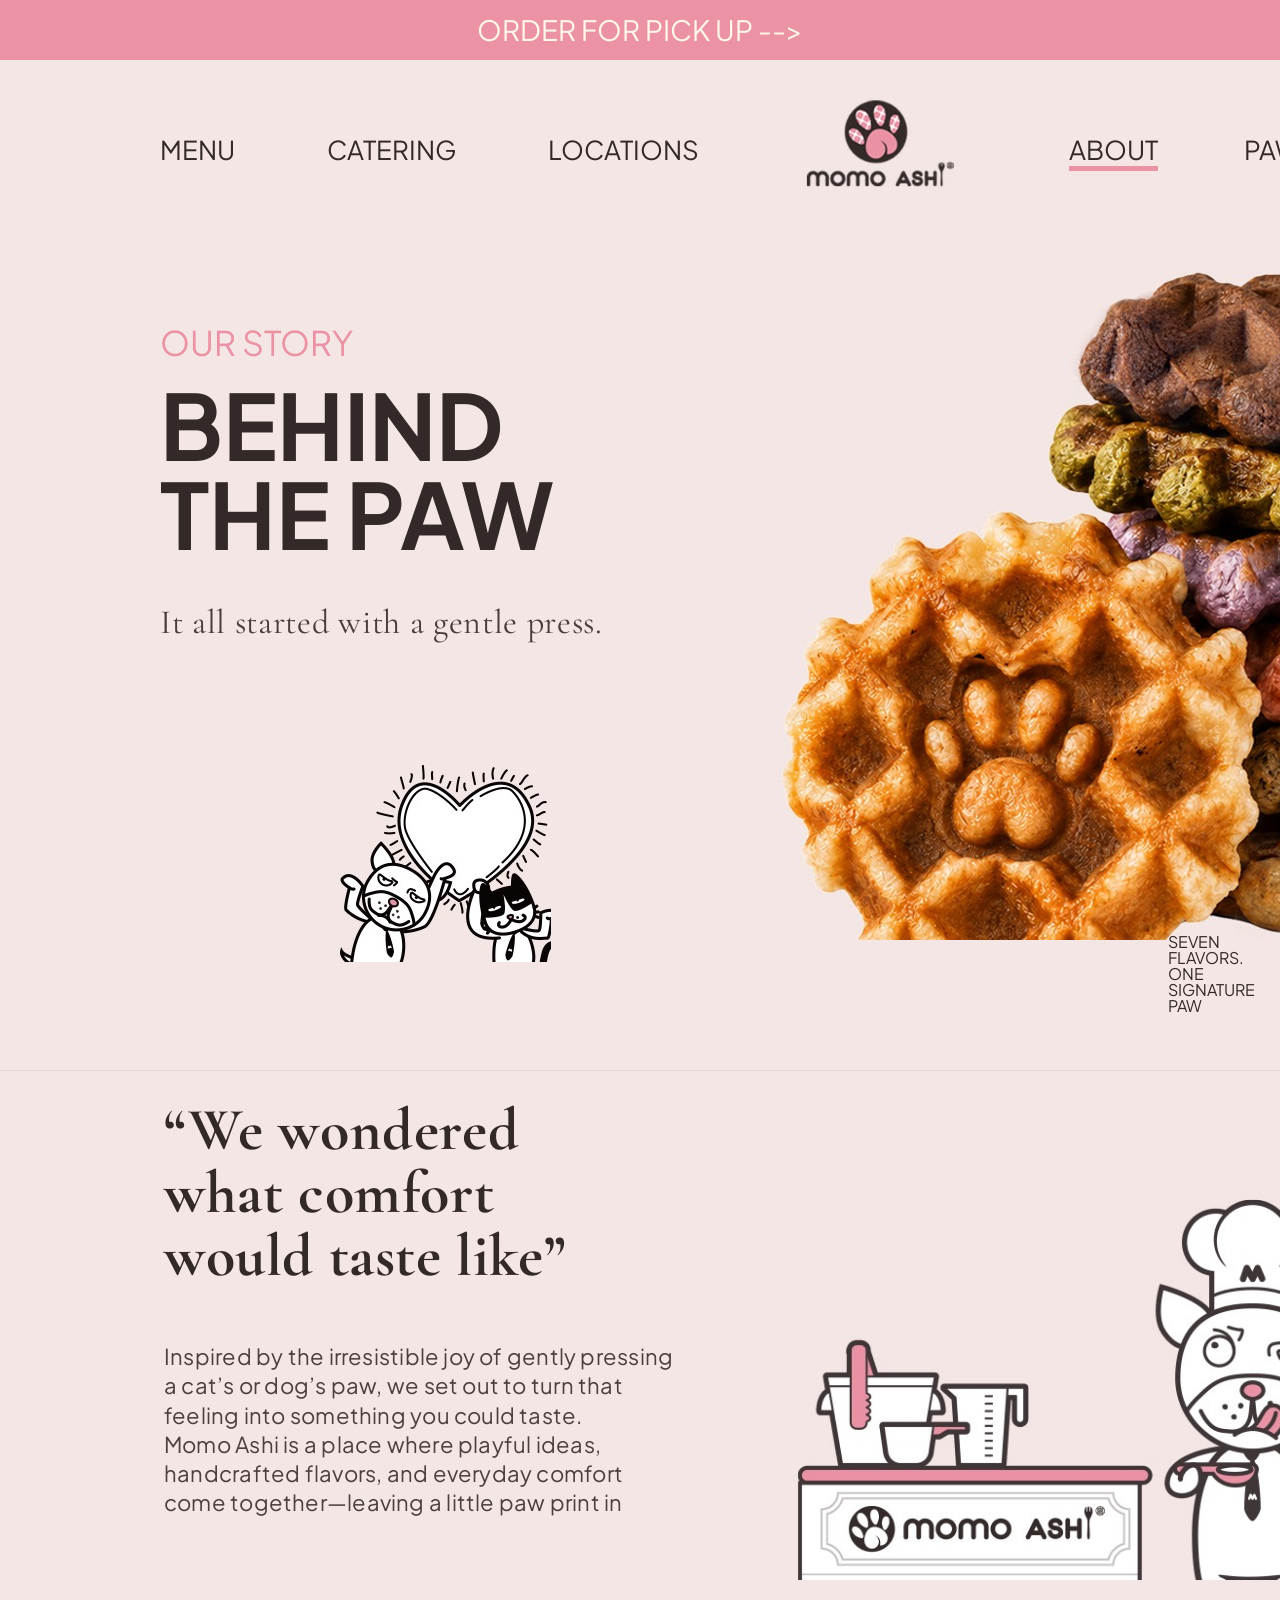
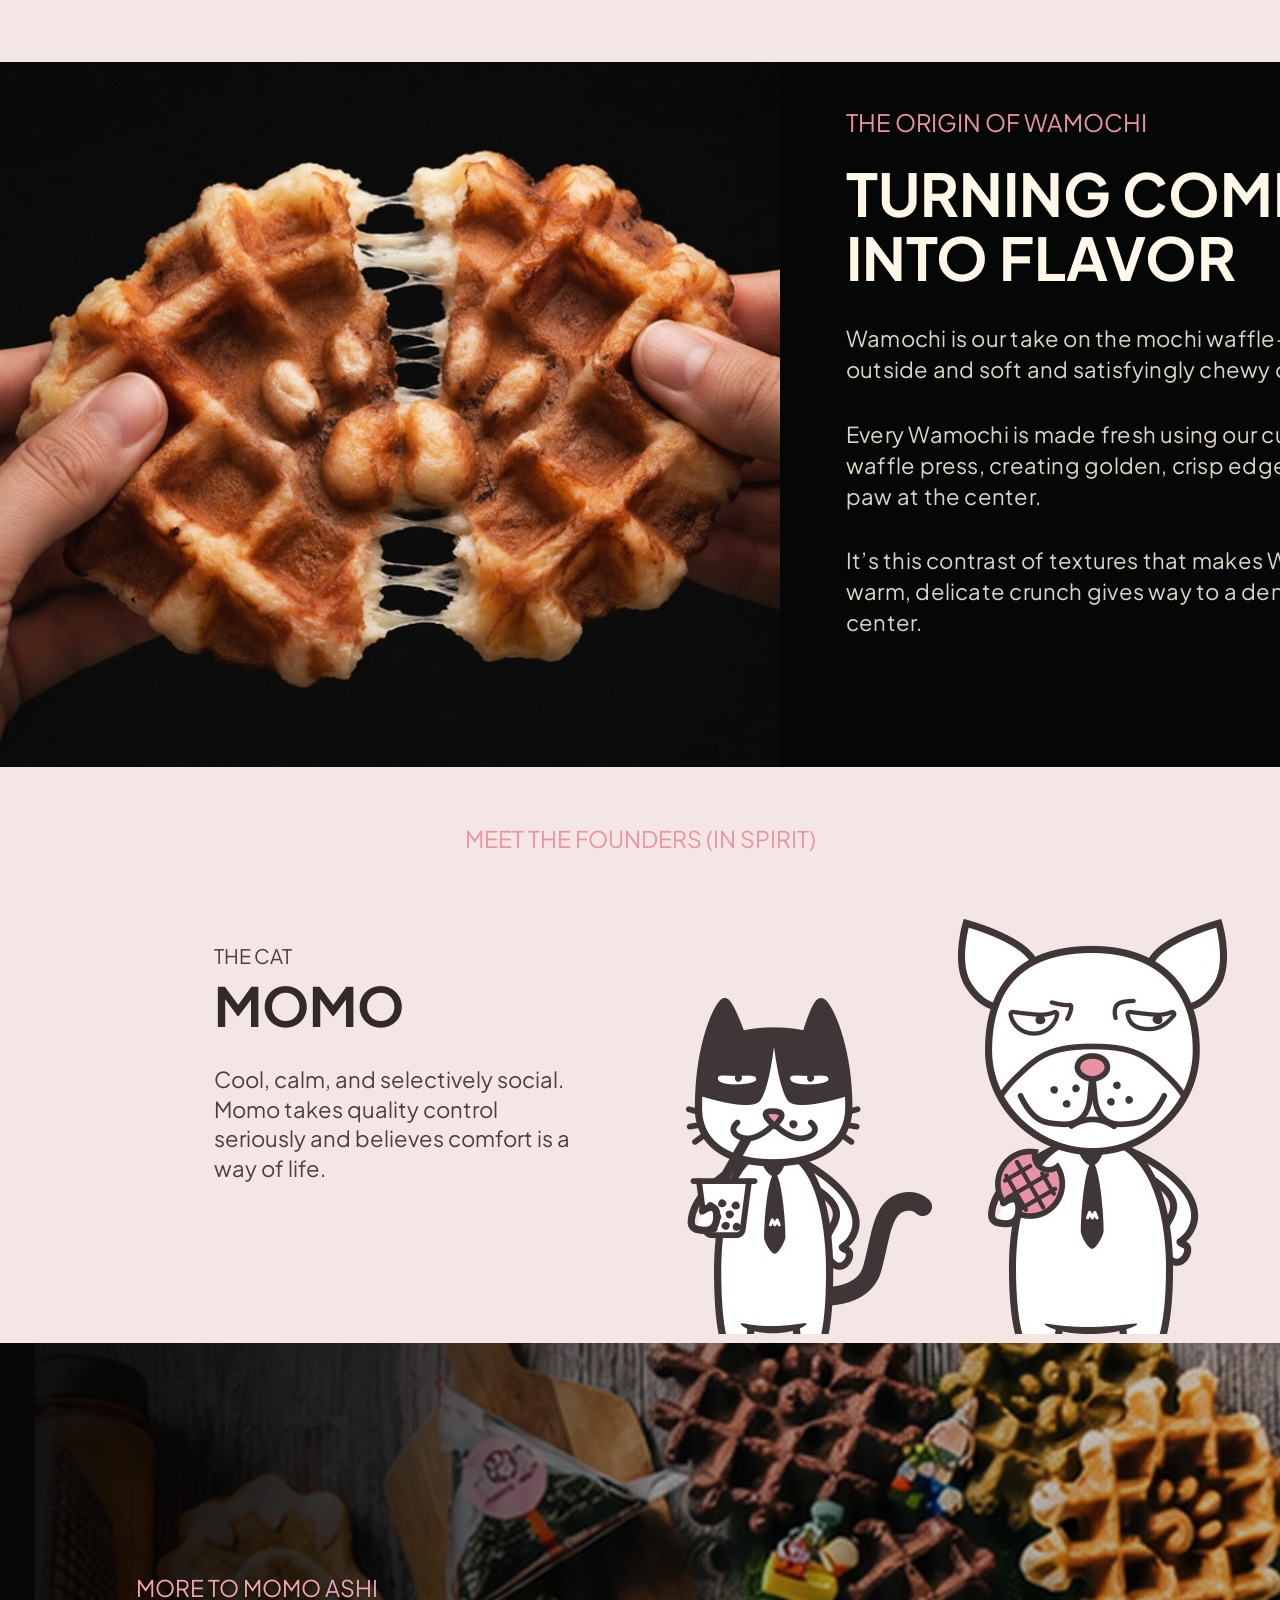
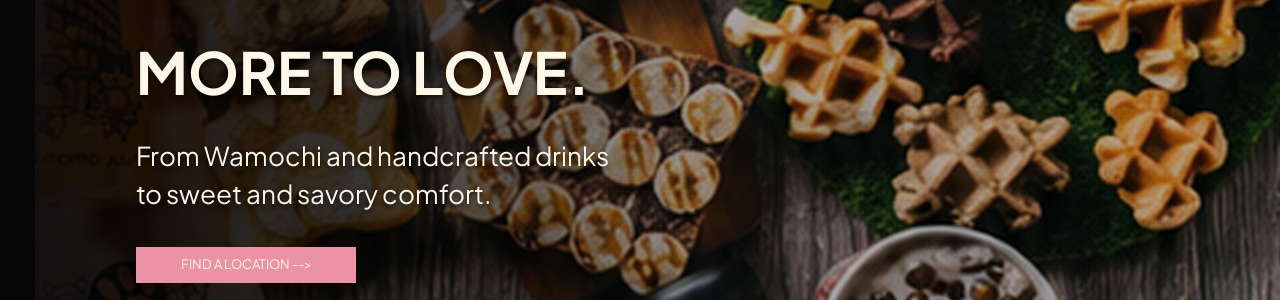
==== about.html @ 352f6489 "fix: rebuild about page" ====
<!DOCTYPE html>
<html lang="en">
<head>
  <meta charset="UTF-8" />
  <meta name="viewport" content="width=device-width, initial-scale=1.0" />
  <title>Momo Ashi | Behind the Paw</title>
  <link rel="icon" type="image/png" href="brand assets/momologo.png" />
  <link rel="preconnect" href="https://fonts.googleapis.com" />
  <link rel="preconnect" href="https://fonts.gstatic.com" crossorigin />
  <link href="https://fonts.googleapis.com/css2?family=Cormorant+Garamond:wght@500&family=Plus+Jakarta+Sans:wght@400;600;700;800&display=swap" rel="stylesheet" />
  <style>
    :root {
      --blush: #F3E6E4;
      --accent: #EB92A4;
      --ink: #332929;
      --cream: #FFF7E8;
      --black: #050606;
      --display: "Arial Black", "Plus Jakarta Sans", Impact, sans-serif;
      --body: "Plus Jakarta Sans", system-ui, sans-serif;
      --serif: "Cormorant Garamond", Georgia, serif;
    }

    * { box-sizing: border-box; }

    html {
      background: var(--blush);
      color: var(--ink);
      font-family: var(--body);
      scroll-behavior: smooth;
    }

    body {
      margin: 0;
      min-width: 320px;
      background: var(--blush);
    }

    img { display: block; max-width: 100%; }
    a { color: inherit; }

    .skip-link {
      position: fixed;
      left: 16px;
      top: 16px;
      z-index: 20;
      transform: translateY(-140%);
      background: var(--ink);
      color: var(--cream);
      padding: 10px 14px;
      border-radius: 4px;
      font-weight: 800;
    }

    .skip-link:focus { transform: translateY(0); }

    .about-page {
      width: min(100%, 1920px);
      margin: 0 auto;
      background: var(--blush);
      overflow: hidden;
    }

    .pickup-strip {
      height: 60px;
      display: grid;
      place-items: center;
      background: var(--accent);
      color: var(--cream);
      font-family: var(--display);
      font-size: 28px;
      line-height: 1;
      text-transform: uppercase;
      text-decoration: none;
    }

    .about-nav {
      height: 180px;
      display: grid;
      grid-template-columns: 1fr 260px 1fr;
      align-items: center;
      gap: 55px;
      padding: 0 160px;
      background: var(--blush);
    }

    .nav-list {
      display: flex;
      align-items: center;
      gap: 92px;
      margin: 0;
      padding: 0;
      list-style: none;
    }

    .nav-list:last-child {
      justify-content: flex-end;
      gap: 86px;
    }

    .nav-link {
      position: relative;
      display: inline-flex;
      padding: 10px 0;
      color: var(--ink);
      font-family: var(--display);
      font-size: 26px;
      line-height: 1;
      text-decoration: none;
      text-transform: uppercase;
      white-space: nowrap;
    }

    .nav-link::after {
      content: "";
      position: absolute;
      left: 0;
      right: 0;
      bottom: 2px;
      height: 5px;
      background: var(--accent);
      transform: scaleX(0);
      transform-origin: left;
      transition: transform 180ms ease;
    }

    .nav-link:hover::after,
    .nav-link:focus-visible::after,
    .nav-link.is-active::after {
      transform: scaleX(1);
    }

    .nav-logo {
      display: grid;
      place-items: center;
    }

    .nav-logo img {
      width: 260px;
      height: auto;
    }

    .about-section {
      position: relative;
      width: 100%;
    }

    .hero-section {
      height: 830px;
      background: var(--blush);
    }

    .hero-copy {
      position: absolute;
      left: 160px;
      top: 86px;
      width: 560px;
    }

    .label {
      margin: 0;
      color: var(--accent);
      font-family: var(--display);
      font-size: 34px;
      line-height: 1;
      text-transform: uppercase;
    }

    .hero-title {
      margin: 20px 0 0;
      color: var(--ink);
      font-family: var(--display);
      font-size: 91px;
      line-height: .98;
      text-transform: uppercase;
    }

    .hero-line {
      margin: 46px 0 0;
      font-family: var(--serif);
      font-size: 34px;
      line-height: 1.1;
      letter-spacing: .02em;
      color: #4a3c39;
    }

    .heart-art {
      width: 245px;
      position: absolute;
      left: 306px;
      top: 472px;
    }

    .waffle-stack {
      width: 920px;
      position: absolute;
      left: 745px;
      top: 0;
    }

    .hero-caption {
      position: absolute;
      left: 1168px;
      top: 694px;
      margin: 0;
      color: var(--ink);
      font-family: var(--display);
      font-size: 16px;
      line-height: 1;
      text-transform: uppercase;
    }

    .story-section {
      height: 592px;
      border-top: 1px solid rgba(51, 41, 41, .08);
      background: var(--blush);
    }

    .quote-block {
      position: absolute;
      left: 164px;
      top: 28px;
      width: 560px;
    }

    .quote {
      margin: 0;
      color: var(--ink);
      font-family: var(--serif);
      font-size: 60px;
      line-height: 1.05;
      letter-spacing: .01em;
    }

    .story-copy {
      width: 520px;
      margin: 54px 0 0;
      color: #4b403e;
      font-size: 22px;
      line-height: 1.33;
      letter-spacing: .01em;
    }

    .prep-art {
      position: absolute;
      left: 765px;
      top: 90px;
      width: 1125px;
    }

    .origin-section {
      height: 705px;
      display: grid;
      grid-template-columns: 780px 1fr;
      background: var(--black);
      color: var(--cream);
    }

    .pull-photo {
      width: 780px;
      height: 705px;
      object-fit: cover;
      object-position: center bottom;
    }

    .origin-copy {
      padding: 48px 0 0 66px;
      width: 720px;
    }

    .origin-copy .label {
      font-size: 24px;
    }

    .origin-title {
      margin: 28px 0 0;
      color: var(--cream);
      font-family: var(--display);
      font-size: 59px;
      line-height: 1.08;
      text-transform: uppercase;
    }

    .origin-title span {
      white-space: nowrap;
    }

    .origin-text {
      width: 690px;
      margin: 34px 0 0;
      color: rgba(255, 247, 232, .86);
      font-size: 22px;
      line-height: 1.4;
      letter-spacing: .01em;
    }

    .origin-text p {
      margin: 0 0 34px;
    }

    .founders-section {
      height: 576px;
      background: var(--blush);
    }

    .founders-heading {
      position: absolute;
      left: 0;
      right: 0;
      top: 60px;
      text-align: center;
      font-size: 23px;
    }

    .founder-copy {
      position: absolute;
      top: 176px;
      width: 360px;
    }

    .founder-copy.left {
      left: 214px;
    }

    .founder-copy.right {
      left: 1285px;
    }

    .founder-copy .label {
      font-size: 20px;
      margin-bottom: 10px;
    }

    .founder-name {
      margin: 0 0 34px;
      color: var(--ink);
      font-family: var(--display);
      font-size: 54px;
      line-height: .95;
      text-transform: uppercase;
    }

    .founder-copy p {
      margin: 0;
      color: #4c403e;
      font-size: 22px;
      line-height: 1.34;
    }

    .founder-art {
      position: absolute;
      left: 676px;
      top: 112px;
      width: 610px;
    }

    .more-section {
      height: 557px;
      background: #1e1c1c;
      color: var(--cream);
      overflow: hidden;
    }

    .more-section::before {
      content: "";
      position: absolute;
      inset: 0;
      z-index: 1;
      background:
        linear-gradient(90deg, rgba(0, 0, 0, .72) 0%, rgba(0, 0, 0, .58) 30%, rgba(0, 0, 0, .1) 58%, rgba(0, 0, 0, 0) 100%),
        linear-gradient(180deg, rgba(0, 0, 0, .12), rgba(0, 0, 0, .2));
      pointer-events: none;
    }

    .more-photo {
      position: absolute;
      right: 0;
      top: 0;
      width: 1245px;
      height: 557px;
      object-fit: cover;
      object-position: center center;
      filter: saturate(.92) brightness(.9);
    }

    .more-copy {
      position: absolute;
      z-index: 2;
      left: 136px;
      top: 190px;
      width: 540px;
    }

    .more-copy .label {
      color: #f0a5b4;
      font-size: 23px;
      text-shadow: 0 2px 3px rgba(0, 0, 0, .45);
    }

    .more-title {
      margin: 40px 0 0;
      color: var(--cream);
      font-family: var(--display);
      font-size: 58px;
      line-height: .95;
      text-transform: uppercase;
      text-shadow: 0 3px 5px rgba(0, 0, 0, .6);
    }

    .more-copy p {
      margin: 38px 0 0;
      color: var(--cream);
      font-size: 26px;
      line-height: 1.45;
      text-shadow: 0 3px 5px rgba(0, 0, 0, .6);
    }

    .more-button {
      display: inline-flex;
      align-items: center;
      justify-content: center;
      width: 220px;
      height: 36px;
      margin-top: 34px;
      background: var(--accent);
      color: var(--cream);
      font-family: var(--display);
      font-size: 13px;
      line-height: 1;
      text-transform: uppercase;
      text-decoration: none;
    }

    a:focus-visible,
    button:focus-visible {
      outline: 3px solid var(--ink);
      outline-offset: 4px;
    }

    @media (max-width: 1199px) {
      .about-page {
        width: 100%;
        overflow: visible;
      }

      .pickup-strip {
        height: 52px;
        font-size: 20px;
      }

      .about-nav {
        height: auto;
        grid-template-columns: 1fr;
        gap: 18px;
        padding: 22px;
      }

      .nav-logo {
        order: -1;
      }

      .nav-logo img {
        width: 210px;
      }

      .nav-list,
      .nav-list:last-child {
        justify-content: center;
        flex-wrap: wrap;
        gap: 20px 34px;
      }

      .nav-link {
        font-size: 17px;
      }

      .about-section {
        height: auto;
      }

      .hero-section,
      .story-section,
      .origin-section,
      .founders-section,
      .more-section {
        min-height: 0;
        padding: 56px 24px;
      }

      .hero-copy,
      .heart-art,
      .waffle-stack,
      .hero-caption,
      .quote-block,
      .prep-art,
      .founders-heading,
      .founder-copy,
      .founder-copy.left,
      .founder-copy.right,
      .founder-art,
      .more-photo,
      .more-copy {
        position: static;
      }

      .hero-section,
      .story-section,
      .founders-section {
        display: grid;
        gap: 32px;
      }

      .hero-copy,
      .quote-block,
      .story-copy,
      .origin-copy,
      .origin-text,
      .more-copy,
      .founder-copy {
        width: min(100%, 680px);
      }

      .hero-title,
      .origin-title {
        font-size: clamp(48px, 11vw, 86px);
      }

      .quote {
        font-size: clamp(42px, 10vw, 64px);
      }

      .waffle-stack,
      .prep-art,
      .founder-art {
        width: min(100%, 760px);
      }

      .heart-art {
        width: 220px;
        margin-left: 12vw;
      }

      .origin-section {
        grid-template-columns: 1fr;
        gap: 0;
        padding: 0;
      }

      .pull-photo {
        width: 100%;
        height: auto;
      }

      .origin-copy {
        width: 100%;
        max-width: 100%;
        padding: 44px 24px 56px;
      }

      .origin-title span {
        white-space: normal;
      }

      .origin-text {
        max-width: 100%;
      }

      .founders-heading {
        text-align: left;
      }

      .more-section {
        padding: 0;
      }

      .more-photo {
        width: 100%;
        height: 460px;
      }

      .more-copy {
        position: absolute;
        left: 24px;
        right: 24px;
        top: 88px;
        width: auto;
      }
    }
  </style>
</head>
<body>
  <a class="skip-link" href="#main">Skip to content</a>
  <div class="about-page">
    <a class="pickup-strip" href="https://order.mealkeyway.com/customer/release/index?mid=6b622f377779775a4f414c337946694a6c757a624f513d3d&convertAllImages=true#/main" target="_blank" rel="noopener">Order for pick up --&gt;</a>
    <nav class="about-nav" aria-label="Primary navigation">
      <ul class="nav-list">
        <li><a class="nav-link" href="menu.html">Menu</a></li>
        <li><a class="nav-link" href="catering.html">Catering</a></li>
        <li><a class="nav-link" href="locations.html">Locations</a></li>
      </ul>
      <a class="nav-logo" href="index.html" aria-label="Momo Ashi home">
        <img src="about assets/about-nav-logo.jpg" alt="" />
      </a>
      <ul class="nav-list">
        <li><a class="nav-link is-active" href="about.html">About</a></li>
        <li><a class="nav-link" href="pawnerships.html">Pawnerships</a></li>
        <li><a class="nav-link" href="contact.html">Contact</a></li>
      </ul>
    </nav>

    <main id="main">
      <section class="about-section hero-section" aria-labelledby="about-hero-title">
        <div class="hero-copy">
          <p class="label">Our story</p>
          <h1 class="hero-title" id="about-hero-title">Behind<br />the paw</h1>
          <p class="hero-line">It all started with a gentle press.</p>
        </div>
        <img class="heart-art" src="about assets/about-heart-characters.jpg" alt="Momo and Ashi holding a heart illustration" />
        <img class="waffle-stack" src="about assets/about-waffle-stack.jpg" alt="Stacked colorful paw-shaped Wamochi" />
        <p class="hero-caption">Seven flavors. One signature paw</p>
      </section>

      <section class="about-section story-section" aria-labelledby="story-quote">
        <div class="quote-block">
          <h2 class="quote" id="story-quote">&ldquo;We wondered<br />what comfort<br />would taste like&rdquo;</h2>
          <p class="story-copy">Inspired by the irresistible joy of gently pressing a cat&rsquo;s or dog&rsquo;s paw, we set out to turn that feeling into something you could taste.<br />Momo Ashi is a place where playful ideas, handcrafted flavors, and everyday comfort come together&mdash;leaving a little paw print in</p>
        </div>
        <img class="prep-art" src="about assets/about-prep-illustration.jpg" alt="Momo and Ashi preparing food between Momo Ashi counters" />
      </section>

      <section class="about-section origin-section" aria-labelledby="origin-title">
        <img class="pull-photo" src="about assets/about-pull-apart.jpg" alt="Hands pulling apart a warm paw-shaped Wamochi" />
        <div class="origin-copy">
          <p class="label">The origin of Wamochi</p>
          <h2 class="origin-title" id="origin-title"><span>Turning comfort</span><br />into flavor</h2>
          <div class="origin-text">
            <p>Wamochi is our take on the mochi waffle&mdash;lightly crisp on the outside and soft and satisfyingly chewy on the inside.</p>
            <p>Every Wamochi is made fresh using our custom paw-shaped waffle press, creating golden, crisp edges and our signature paw at the center.</p>
            <p>It&rsquo;s this contrast of textures that makes Wamochi special: a warm, delicate crunch gives way to a dense, chewy mochi center.</p>
          </div>
        </div>
      </section>

      <section class="about-section founders-section" aria-labelledby="founders-title">
        <p class="label founders-heading" id="founders-title">Meet the founders (in spirit)</p>
        <article class="founder-copy left">
          <p class="label">The cat</p>
          <h2 class="founder-name">Momo</h2>
          <p>Cool, calm, and selectively social. Momo takes quality control seriously and believes comfort is a way of life.</p>
        </article>
        <img class="founder-art" src="about assets/about-founder-characters.jpg" alt="Momo and Ashi character illustration" />
        <article class="founder-copy right">
          <p class="label">The dog</p>
          <h2 class="founder-name">Ashi</h2>
          <p>Squishy, stubborn, and all heart. Ashi is always ready for a snack and believes in the power of pawsitivity.</p>
        </article>
      </section>

      <section class="about-section more-section" aria-labelledby="more-title">
        <img class="more-photo" src="about assets/about-more-food.jpg" alt="Momo Ashi bottle, onigiri, waffles, and snacks on a tabletop" />
        <div class="more-copy">
          <p class="label">More to Momo Ashi</p>
          <h2 class="more-title" id="more-title">More to love.</h2>
          <p>From Wamochi and handcrafted drinks<br />to sweet and savory comfort.</p>
          <a class="more-button" href="locations.html">Find a location --&gt;</a>
        </div>
      </section>
    </main>
  </div>
</body>
</html>
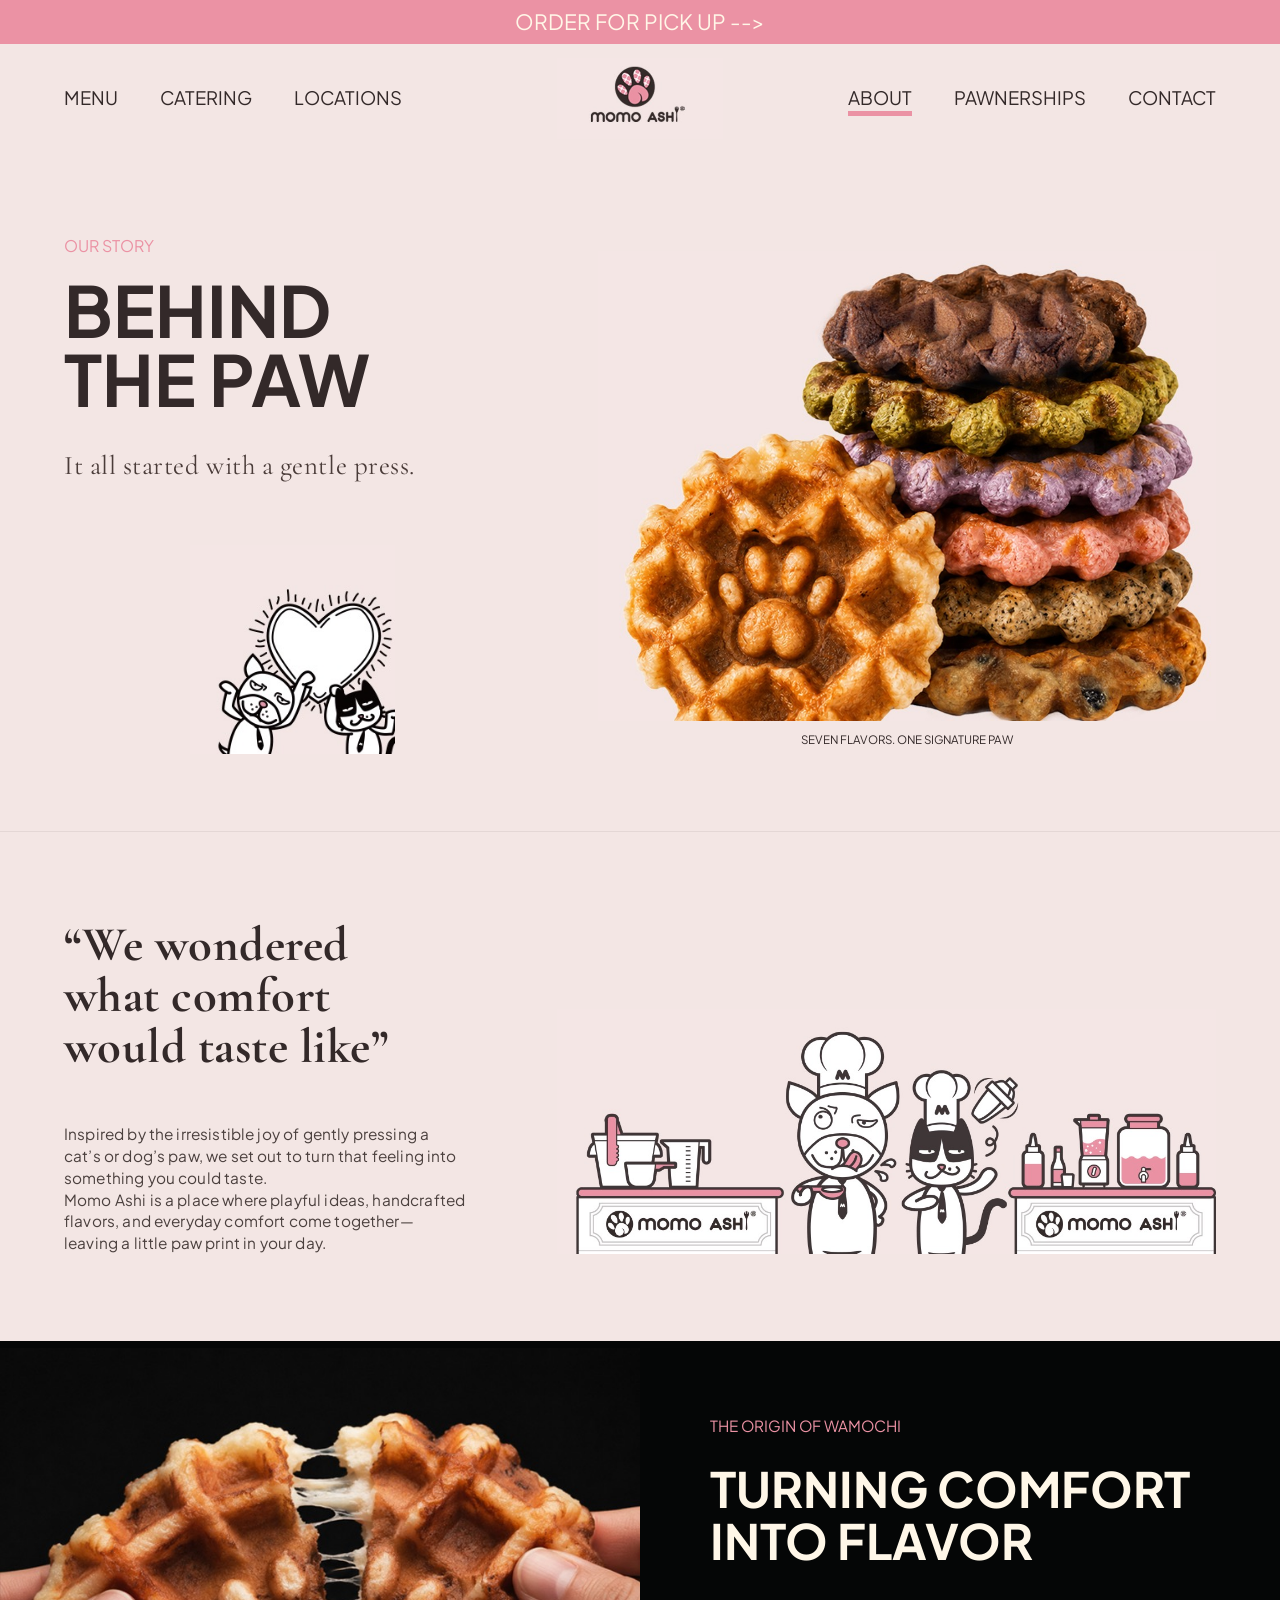
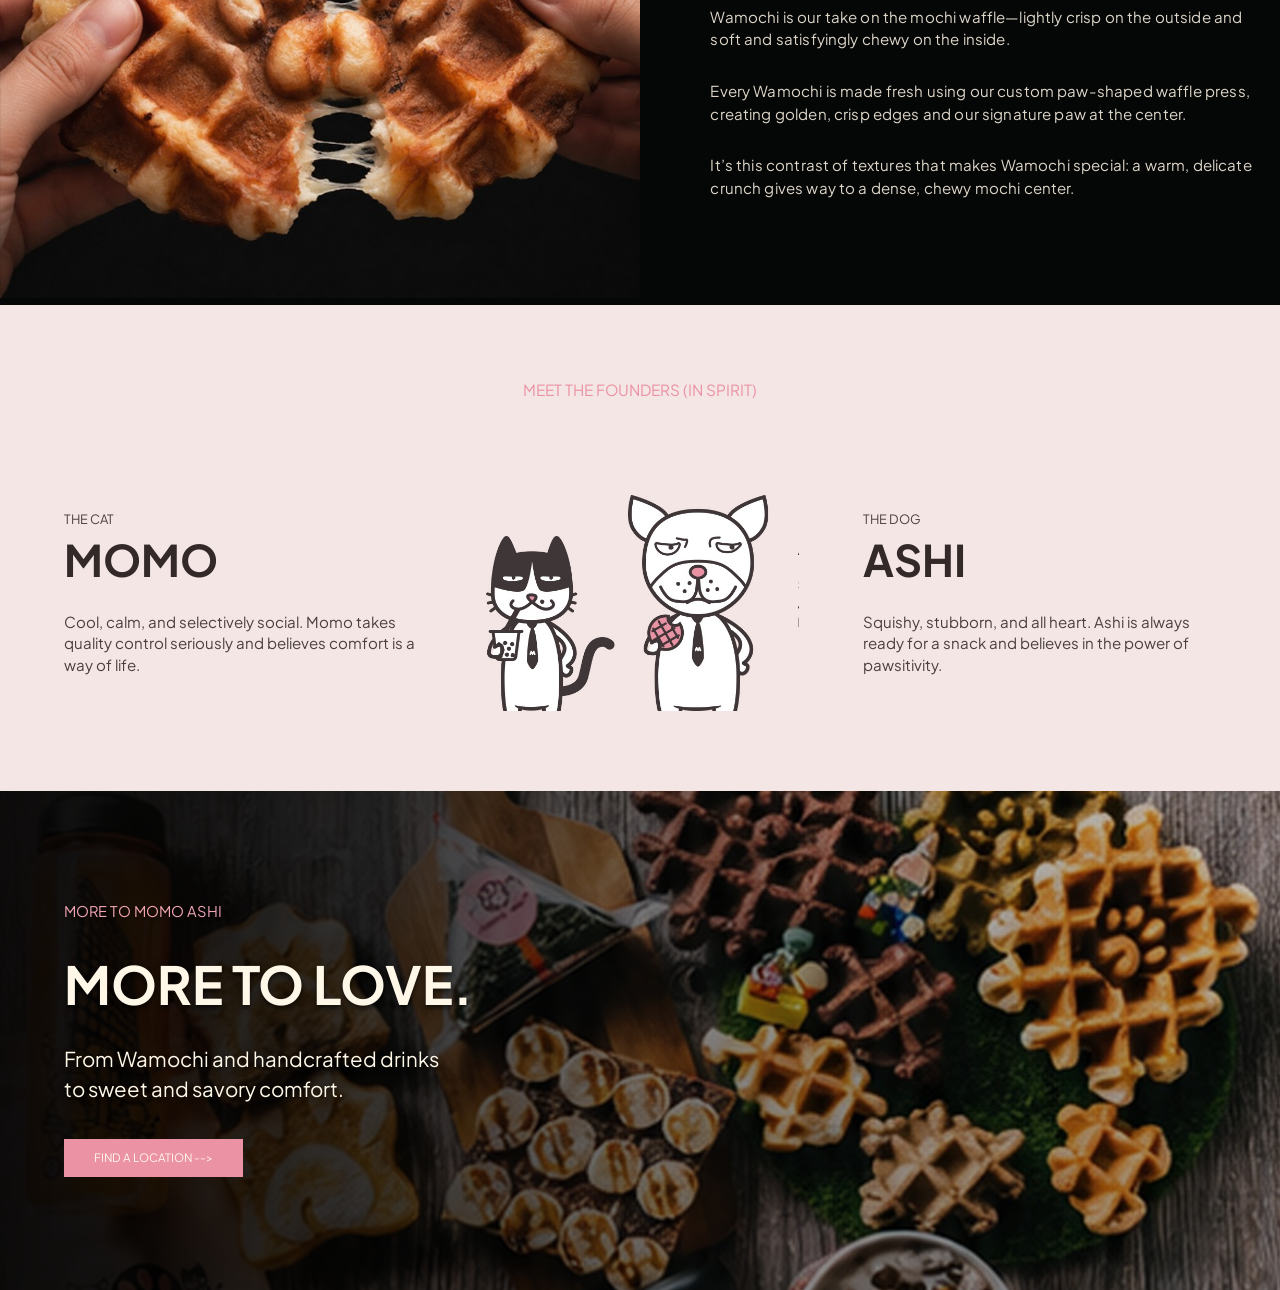
==== commit abe94f48: "fix: make about responsive" ====
--- a/about.html
+++ b/about.html
@@ -18,6 +18,8 @@
       --display: "Arial Black", "Plus Jakarta Sans", Impact, sans-serif;
       --body: "Plus Jakarta Sans", system-ui, sans-serif;
       --serif: "Cormorant Garamond", Georgia, serif;
+      --page-pad: clamp(40px, 5vw, 80px);
+      --content-max: 1280px;
     }
 
     * { box-sizing: border-box; }
@@ -54,39 +56,42 @@
     .skip-link:focus { transform: translateY(0); }
 
     .about-page {
-      width: min(100%, 1920px);
-      margin: 0 auto;
+      width: 100%;
+      max-width: 100%;
       background: var(--blush);
-      overflow: hidden;
+    }
+
+    .content {
+      width: min(calc(100% - (var(--page-pad) * 2)), var(--content-max));
+      margin-inline: auto;
     }
 
     .pickup-strip {
-      height: 60px;
+      height: clamp(42px, 3.4vw, 60px);
       display: grid;
       place-items: center;
       background: var(--accent);
       color: var(--cream);
       font-family: var(--display);
-      font-size: 28px;
+      font-size: clamp(17px, 1.65vw, 28px);
       line-height: 1;
       text-transform: uppercase;
       text-decoration: none;
     }
 
     .about-nav {
-      height: 180px;
-      display: grid;
-      grid-template-columns: 1fr 260px 1fr;
+      height: clamp(96px, 8.6vw, 150px);
+      display: grid;
+      grid-template-columns: minmax(0, 1fr) auto minmax(0, 1fr);
       align-items: center;
-      gap: 55px;
-      padding: 0 160px;
+      gap: clamp(22px, 3.2vw, 52px);
       background: var(--blush);
     }
 
     .nav-list {
       display: flex;
       align-items: center;
-      gap: 92px;
+      gap: clamp(24px, 3.3vw, 62px);
       margin: 0;
       padding: 0;
       list-style: none;
@@ -94,16 +99,15 @@
 
     .nav-list:last-child {
       justify-content: flex-end;
-      gap: 86px;
     }
 
     .nav-link {
       position: relative;
       display: inline-flex;
-      padding: 10px 0;
+      padding: 9px 0;
       color: var(--ink);
       font-family: var(--display);
-      font-size: 26px;
+      font-size: clamp(16px, 1.45vw, 24px);
       line-height: 1;
       text-decoration: none;
       text-transform: uppercase;
@@ -115,7 +119,7 @@
       position: absolute;
       left: 0;
       right: 0;
-      bottom: 2px;
+      bottom: 1px;
       height: 5px;
       background: var(--accent);
       transform: scaleX(0);
@@ -135,147 +139,149 @@
     }
 
     .nav-logo img {
-      width: 260px;
+      width: clamp(150px, 13vw, 220px);
       height: auto;
     }
 
     .about-section {
-      position: relative;
-      width: 100%;
-    }
-
-    .hero-section {
-      height: 830px;
-      background: var(--blush);
-    }
-
-    .hero-copy {
-      position: absolute;
-      left: 160px;
-      top: 86px;
-      width: 560px;
+      max-width: 100%;
     }
 
     .label {
       margin: 0;
       color: var(--accent);
       font-family: var(--display);
-      font-size: 34px;
+      font-size: clamp(13px, 1.25vw, 20px);
       line-height: 1;
       text-transform: uppercase;
     }
 
+    .hero-section {
+      display: grid;
+      grid-template-columns: minmax(0, .85fr) minmax(0, 1.15fr);
+      gap: clamp(42px, 6vw, 92px);
+      align-items: center;
+      padding-block: clamp(58px, 6.6vw, 108px) clamp(58px, 6vw, 96px);
+    }
+
+    .hero-copy {
+      min-width: 0;
+    }
+
     .hero-title {
-      margin: 20px 0 0;
+      margin: clamp(16px, 1.6vw, 24px) 0 0;
       color: var(--ink);
       font-family: var(--display);
-      font-size: 91px;
+      font-size: clamp(56px, 5.5vw, 92px);
       line-height: .98;
       text-transform: uppercase;
     }
 
     .hero-line {
-      margin: 46px 0 0;
+      margin: clamp(28px, 3vw, 46px) 0 0;
       font-family: var(--serif);
-      font-size: 34px;
-      line-height: 1.1;
+      font-size: clamp(22px, 2.1vw, 34px);
+      line-height: 1.12;
       letter-spacing: .02em;
       color: #4a3c39;
     }
 
     .heart-art {
-      width: 245px;
-      position: absolute;
-      left: 306px;
-      top: 472px;
+      width: clamp(150px, 16vw, 245px);
+      margin: clamp(38px, 5vw, 72px) auto 0;
+    }
+
+    .hero-visual {
+      min-width: 0;
+      display: grid;
+      justify-items: center;
+      align-self: start;
+      padding-top: clamp(0px, 1vw, 20px);
     }
 
     .waffle-stack {
-      width: 920px;
-      position: absolute;
-      left: 745px;
-      top: 0;
+      width: min(100%, 760px);
+      height: auto;
+      object-fit: contain;
     }
 
     .hero-caption {
-      position: absolute;
-      left: 1168px;
-      top: 694px;
-      margin: 0;
+      margin: clamp(8px, 1vw, 14px) 0 0;
       color: var(--ink);
       font-family: var(--display);
-      font-size: 16px;
+      font-size: clamp(10px, .9vw, 15px);
       line-height: 1;
       text-transform: uppercase;
     }
 
     .story-section {
-      height: 592px;
       border-top: 1px solid rgba(51, 41, 41, .08);
       background: var(--blush);
-    }
-
-    .quote-block {
-      position: absolute;
-      left: 164px;
-      top: 28px;
-      width: 560px;
+      padding-block: clamp(64px, 6.8vw, 112px);
+    }
+
+    .story-grid {
+      display: grid;
+      grid-template-columns: minmax(0, .76fr) minmax(0, 1.24fr);
+      gap: clamp(48px, 7vw, 118px);
+      align-items: end;
     }
 
     .quote {
       margin: 0;
       color: var(--ink);
       font-family: var(--serif);
-      font-size: 60px;
+      font-size: clamp(38px, 3.8vw, 60px);
       line-height: 1.05;
       letter-spacing: .01em;
     }
 
     .story-copy {
-      width: 520px;
-      margin: 54px 0 0;
+      max-width: 470px;
+      margin: clamp(34px, 4vw, 56px) 0 0;
       color: #4b403e;
-      font-size: 22px;
-      line-height: 1.33;
+      font-size: clamp(15px, 1.2vw, 19px);
+      line-height: 1.42;
       letter-spacing: .01em;
     }
 
     .prep-art {
-      position: absolute;
-      left: 765px;
-      top: 90px;
-      width: 1125px;
+      width: min(100%, 810px);
+      height: auto;
+      object-fit: contain;
+      justify-self: end;
     }
 
     .origin-section {
-      height: 705px;
-      display: grid;
-      grid-template-columns: 780px 1fr;
+      display: grid;
+      grid-template-columns: minmax(0, 1fr) minmax(0, 1fr);
+      align-items: center;
       background: var(--black);
       color: var(--cream);
     }
 
     .pull-photo {
-      width: 780px;
-      height: 705px;
+      width: 100%;
+      height: clamp(420px, 43vw, 620px);
       object-fit: cover;
-      object-position: center bottom;
+      object-position: center center;
     }
 
     .origin-copy {
-      padding: 48px 0 0 66px;
-      width: 720px;
+      width: min(100% - 80px, 620px);
+      margin-inline: clamp(40px, 5.5vw, 88px) auto;
+      padding-block: clamp(56px, 6vw, 92px);
     }
 
     .origin-copy .label {
-      font-size: 24px;
+      font-size: clamp(13px, 1.2vw, 18px);
     }
 
     .origin-title {
-      margin: 28px 0 0;
-      color: var(--cream);
-      font-family: var(--display);
-      font-size: 59px;
+      margin: clamp(20px, 2.3vw, 34px) 0 0;
+      color: var(--cream);
+      font-family: var(--display);
+      font-size: clamp(40px, 3.8vw, 64px);
       line-height: 1.08;
       text-transform: uppercase;
     }
@@ -285,56 +291,49 @@
     }
 
     .origin-text {
-      width: 690px;
-      margin: 34px 0 0;
+      margin: clamp(28px, 3vw, 42px) 0 0;
       color: rgba(255, 247, 232, .86);
-      font-size: 22px;
-      line-height: 1.4;
+      font-size: clamp(15px, 1.18vw, 19px);
+      line-height: 1.48;
       letter-spacing: .01em;
     }
 
     .origin-text p {
-      margin: 0 0 34px;
+      margin: 0 0 clamp(20px, 2.3vw, 32px);
     }
 
     .founders-section {
-      height: 576px;
+      padding-block: clamp(64px, 6vw, 104px) clamp(58px, 6.2vw, 108px);
       background: var(--blush);
     }
 
     .founders-heading {
-      position: absolute;
-      left: 0;
-      right: 0;
-      top: 60px;
+      margin: 0 0 clamp(54px, 6vw, 84px);
       text-align: center;
-      font-size: 23px;
+      font-size: clamp(13px, 1.2vw, 18px);
+    }
+
+    .founders-grid {
+      display: grid;
+      grid-template-columns: minmax(0, 1fr) minmax(300px, .9fr) minmax(0, 1fr);
+      gap: clamp(42px, 5vw, 74px);
+      align-items: center;
     }
 
     .founder-copy {
-      position: absolute;
-      top: 176px;
-      width: 360px;
-    }
-
-    .founder-copy.left {
-      left: 214px;
-    }
-
-    .founder-copy.right {
-      left: 1285px;
+      min-width: 0;
     }
 
     .founder-copy .label {
-      font-size: 20px;
+      font-size: clamp(12px, 1vw, 16px);
       margin-bottom: 10px;
     }
 
     .founder-name {
-      margin: 0 0 34px;
+      margin: 0 0 clamp(22px, 2.4vw, 34px);
       color: var(--ink);
       font-family: var(--display);
-      font-size: 54px;
+      font-size: clamp(34px, 3.4vw, 54px);
       line-height: .95;
       text-transform: uppercase;
     }
@@ -342,22 +341,25 @@
     .founder-copy p {
       margin: 0;
       color: #4c403e;
-      font-size: 22px;
-      line-height: 1.34;
+      font-size: clamp(15px, 1.18vw, 19px);
+      line-height: 1.42;
     }
 
     .founder-art {
-      position: absolute;
-      left: 676px;
-      top: 112px;
-      width: 610px;
+      width: min(100%, 430px);
+      height: auto;
+      object-fit: contain;
+      justify-self: center;
     }
 
     .more-section {
-      height: 557px;
+      position: relative;
+      min-height: clamp(380px, 39vw, 560px);
+      display: grid;
+      align-items: center;
+      overflow: clip;
       background: #1e1c1c;
       color: var(--cream);
-      overflow: hidden;
     }
 
     .more-section::before {
@@ -366,50 +368,51 @@
       inset: 0;
       z-index: 1;
       background:
-        linear-gradient(90deg, rgba(0, 0, 0, .72) 0%, rgba(0, 0, 0, .58) 30%, rgba(0, 0, 0, .1) 58%, rgba(0, 0, 0, 0) 100%),
-        linear-gradient(180deg, rgba(0, 0, 0, .12), rgba(0, 0, 0, .2));
+        linear-gradient(90deg, rgba(0, 0, 0, .76) 0%, rgba(0, 0, 0, .58) 33%, rgba(0, 0, 0, .2) 63%, rgba(0, 0, 0, 0) 100%),
+        linear-gradient(180deg, rgba(0, 0, 0, .12), rgba(0, 0, 0, .26));
       pointer-events: none;
     }
 
     .more-photo {
       position: absolute;
-      right: 0;
-      top: 0;
-      width: 1245px;
-      height: 557px;
+      inset: 0;
+      width: 100%;
+      height: 100%;
       object-fit: cover;
       object-position: center center;
       filter: saturate(.92) brightness(.9);
     }
 
     .more-copy {
-      position: absolute;
+      position: relative;
       z-index: 2;
-      left: 136px;
-      top: 190px;
-      width: 540px;
+      width: min(calc(100% - (var(--page-pad) * 2)), var(--content-max));
+      margin-inline: auto;
+      padding-block: clamp(78px, 8vw, 118px);
     }
 
     .more-copy .label {
       color: #f0a5b4;
-      font-size: 23px;
+      font-size: clamp(13px, 1.15vw, 18px);
       text-shadow: 0 2px 3px rgba(0, 0, 0, .45);
     }
 
     .more-title {
-      margin: 40px 0 0;
-      color: var(--cream);
-      font-family: var(--display);
-      font-size: 58px;
+      max-width: 520px;
+      margin: clamp(28px, 3.2vw, 42px) 0 0;
+      color: var(--cream);
+      font-family: var(--display);
+      font-size: clamp(38px, 4.1vw, 62px);
       line-height: .95;
       text-transform: uppercase;
       text-shadow: 0 3px 5px rgba(0, 0, 0, .6);
     }
 
-    .more-copy p {
-      margin: 38px 0 0;
-      color: var(--cream);
-      font-size: 26px;
+    .more-copy p:not(.label) {
+      max-width: 520px;
+      margin: clamp(22px, 2.8vw, 38px) 0 0;
+      color: var(--cream);
+      font-size: clamp(16px, 1.6vw, 24px);
       line-height: 1.45;
       text-shadow: 0 3px 5px rgba(0, 0, 0, .6);
     }
@@ -418,13 +421,14 @@
       display: inline-flex;
       align-items: center;
       justify-content: center;
-      width: 220px;
-      height: 36px;
-      margin-top: 34px;
+      min-width: clamp(150px, 14vw, 210px);
+      height: clamp(32px, 3vw, 38px);
+      margin-top: clamp(24px, 2.8vw, 34px);
+      padding-inline: 18px;
       background: var(--accent);
       color: var(--cream);
       font-family: var(--display);
-      font-size: 13px;
+      font-size: clamp(10px, .9vw, 13px);
       line-height: 1;
       text-transform: uppercase;
       text-decoration: none;
@@ -436,153 +440,112 @@
       outline-offset: 4px;
     }
 
-    @media (max-width: 1199px) {
-      .about-page {
-        width: 100%;
-        overflow: visible;
-      }
-
-      .pickup-strip {
-        height: 52px;
-        font-size: 20px;
-      }
+    @media (min-width: 1600px) {
+      :root { --content-max: 1420px; }
+    }
+
+    @media (max-width: 1100px) {
+      :root { --page-pad: clamp(24px, 4vw, 48px); }
 
       .about-nav {
         height: auto;
         grid-template-columns: 1fr;
+        justify-items: center;
         gap: 18px;
-        padding: 22px;
-      }
-
-      .nav-logo {
-        order: -1;
-      }
-
-      .nav-logo img {
-        width: 210px;
-      }
+        padding-block: 22px;
+      }
+
+      .nav-logo { order: -1; }
 
       .nav-list,
       .nav-list:last-child {
         justify-content: center;
         flex-wrap: wrap;
-        gap: 20px 34px;
+        gap: 18px 34px;
+      }
+
+      .hero-section,
+      .story-grid,
+      .origin-section,
+      .founders-grid {
+        grid-template-columns: 1fr;
+      }
+
+      .hero-section {
+        gap: 34px;
+      }
+
+      .hero-visual,
+      .prep-art,
+      .founder-art {
+        justify-self: center;
+      }
+
+      .story-grid {
+        align-items: center;
+      }
+
+      .prep-art {
+        width: min(100%, 760px);
+      }
+
+      .origin-copy {
+        width: min(calc(100% - (var(--page-pad) * 2)), 680px);
+        margin-inline: auto;
+      }
+
+      .origin-title span {
+        white-space: normal;
+      }
+
+      .founders-heading {
+        text-align: left;
+      }
+
+      .founder-art {
+        order: -1;
+      }
+
+      .more-section {
+        min-height: 460px;
+      }
+    }
+
+    @media (max-width: 640px) {
+      :root { --page-pad: 22px; }
+
+      .pickup-strip {
+        height: 46px;
+      }
+
+      .nav-logo img {
+        width: 190px;
       }
 
       .nav-link {
-        font-size: 17px;
-      }
-
-      .about-section {
-        height: auto;
-      }
-
-      .hero-section,
-      .story-section,
-      .origin-section,
-      .founders-section,
-      .more-section {
-        min-height: 0;
-        padding: 56px 24px;
-      }
-
-      .hero-copy,
-      .heart-art,
-      .waffle-stack,
-      .hero-caption,
-      .quote-block,
-      .prep-art,
-      .founders-heading,
-      .founder-copy,
-      .founder-copy.left,
-      .founder-copy.right,
-      .founder-art,
-      .more-photo,
-      .more-copy {
-        position: static;
+        font-size: 15px;
       }
 
       .hero-section,
       .story-section,
       .founders-section {
-        display: grid;
-        gap: 32px;
-      }
-
-      .hero-copy,
-      .quote-block,
-      .story-copy,
-      .origin-copy,
-      .origin-text,
-      .more-copy,
-      .founder-copy {
-        width: min(100%, 680px);
-      }
-
-      .hero-title,
-      .origin-title {
-        font-size: clamp(48px, 11vw, 86px);
-      }
-
-      .quote {
-        font-size: clamp(42px, 10vw, 64px);
-      }
-
-      .waffle-stack,
-      .prep-art,
-      .founder-art {
-        width: min(100%, 760px);
+        padding-block: 48px;
       }
 
       .heart-art {
-        width: 220px;
-        margin-left: 12vw;
-      }
-
-      .origin-section {
-        grid-template-columns: 1fr;
-        gap: 0;
-        padding: 0;
+        margin-inline: 0 auto;
       }
 
       .pull-photo {
-        width: 100%;
-        height: auto;
+        height: 360px;
       }
 
       .origin-copy {
-        width: 100%;
-        max-width: 100%;
-        padding: 44px 24px 56px;
-      }
-
-      .origin-title span {
-        white-space: normal;
-      }
-
-      .origin-text {
-        max-width: 100%;
-      }
-
-      .founders-heading {
-        text-align: left;
+        padding-block: 48px;
       }
 
       .more-section {
-        padding: 0;
-      }
-
-      .more-photo {
-        width: 100%;
-        height: 460px;
-      }
-
-      .more-copy {
-        position: absolute;
-        left: 24px;
-        right: 24px;
-        top: 88px;
-        width: auto;
+        min-height: 430px;
       }
     }
   </style>
@@ -591,7 +554,7 @@
   <a class="skip-link" href="#main">Skip to content</a>
   <div class="about-page">
     <a class="pickup-strip" href="https://order.mealkeyway.com/customer/release/index?mid=6b622f377779775a4f414c337946694a6c757a624f513d3d&convertAllImages=true#/main" target="_blank" rel="noopener">Order for pick up --&gt;</a>
-    <nav class="about-nav" aria-label="Primary navigation">
+    <nav class="about-nav content" aria-label="Primary navigation">
       <ul class="nav-list">
         <li><a class="nav-link" href="menu.html">Menu</a></li>
         <li><a class="nav-link" href="catering.html">Catering</a></li>
@@ -608,23 +571,27 @@
     </nav>
 
     <main id="main">
-      <section class="about-section hero-section" aria-labelledby="about-hero-title">
+      <section class="about-section hero-section content" aria-labelledby="about-hero-title">
         <div class="hero-copy">
           <p class="label">Our story</p>
           <h1 class="hero-title" id="about-hero-title">Behind<br />the paw</h1>
           <p class="hero-line">It all started with a gentle press.</p>
+          <img class="heart-art" src="about assets/about-heart-characters.jpg" alt="Momo and Ashi holding a heart illustration" />
         </div>
-        <img class="heart-art" src="about assets/about-heart-characters.jpg" alt="Momo and Ashi holding a heart illustration" />
-        <img class="waffle-stack" src="about assets/about-waffle-stack.jpg" alt="Stacked colorful paw-shaped Wamochi" />
-        <p class="hero-caption">Seven flavors. One signature paw</p>
+        <div class="hero-visual">
+          <img class="waffle-stack" src="about assets/about-waffle-stack.jpg" alt="Stacked colorful paw-shaped Wamochi" />
+          <p class="hero-caption">Seven flavors. One signature paw</p>
+        </div>
       </section>
 
       <section class="about-section story-section" aria-labelledby="story-quote">
-        <div class="quote-block">
-          <h2 class="quote" id="story-quote">&ldquo;We wondered<br />what comfort<br />would taste like&rdquo;</h2>
-          <p class="story-copy">Inspired by the irresistible joy of gently pressing a cat&rsquo;s or dog&rsquo;s paw, we set out to turn that feeling into something you could taste.<br />Momo Ashi is a place where playful ideas, handcrafted flavors, and everyday comfort come together&mdash;leaving a little paw print in</p>
+        <div class="story-grid content">
+          <div class="quote-block">
+            <h2 class="quote" id="story-quote">&ldquo;We wondered<br />what comfort<br />would taste like&rdquo;</h2>
+            <p class="story-copy">Inspired by the irresistible joy of gently pressing a cat&rsquo;s or dog&rsquo;s paw, we set out to turn that feeling into something you could taste.<br />Momo Ashi is a place where playful ideas, handcrafted flavors, and everyday comfort come together&mdash;leaving a little paw print in your day.</p>
+          </div>
+          <img class="prep-art" src="about assets/about-prep-illustration.jpg" alt="Momo and Ashi preparing food between Momo Ashi counters" />
         </div>
-        <img class="prep-art" src="about assets/about-prep-illustration.jpg" alt="Momo and Ashi preparing food between Momo Ashi counters" />
       </section>
 
       <section class="about-section origin-section" aria-labelledby="origin-title">
@@ -641,18 +608,22 @@
       </section>
 
       <section class="about-section founders-section" aria-labelledby="founders-title">
-        <p class="label founders-heading" id="founders-title">Meet the founders (in spirit)</p>
-        <article class="founder-copy left">
-          <p class="label">The cat</p>
-          <h2 class="founder-name">Momo</h2>
-          <p>Cool, calm, and selectively social. Momo takes quality control seriously and believes comfort is a way of life.</p>
-        </article>
-        <img class="founder-art" src="about assets/about-founder-characters.jpg" alt="Momo and Ashi character illustration" />
-        <article class="founder-copy right">
-          <p class="label">The dog</p>
-          <h2 class="founder-name">Ashi</h2>
-          <p>Squishy, stubborn, and all heart. Ashi is always ready for a snack and believes in the power of pawsitivity.</p>
-        </article>
+        <div class="content">
+          <p class="label founders-heading" id="founders-title">Meet the founders (in spirit)</p>
+          <div class="founders-grid">
+            <article class="founder-copy">
+              <p class="label">The cat</p>
+              <h2 class="founder-name">Momo</h2>
+              <p>Cool, calm, and selectively social. Momo takes quality control seriously and believes comfort is a way of life.</p>
+            </article>
+            <img class="founder-art" src="about assets/about-founder-characters.jpg" alt="Momo and Ashi character illustration" />
+            <article class="founder-copy">
+              <p class="label">The dog</p>
+              <h2 class="founder-name">Ashi</h2>
+              <p>Squishy, stubborn, and all heart. Ashi is always ready for a snack and believes in the power of pawsitivity.</p>
+            </article>
+          </div>
+        </div>
       </section>
 
       <section class="about-section more-section" aria-labelledby="more-title">
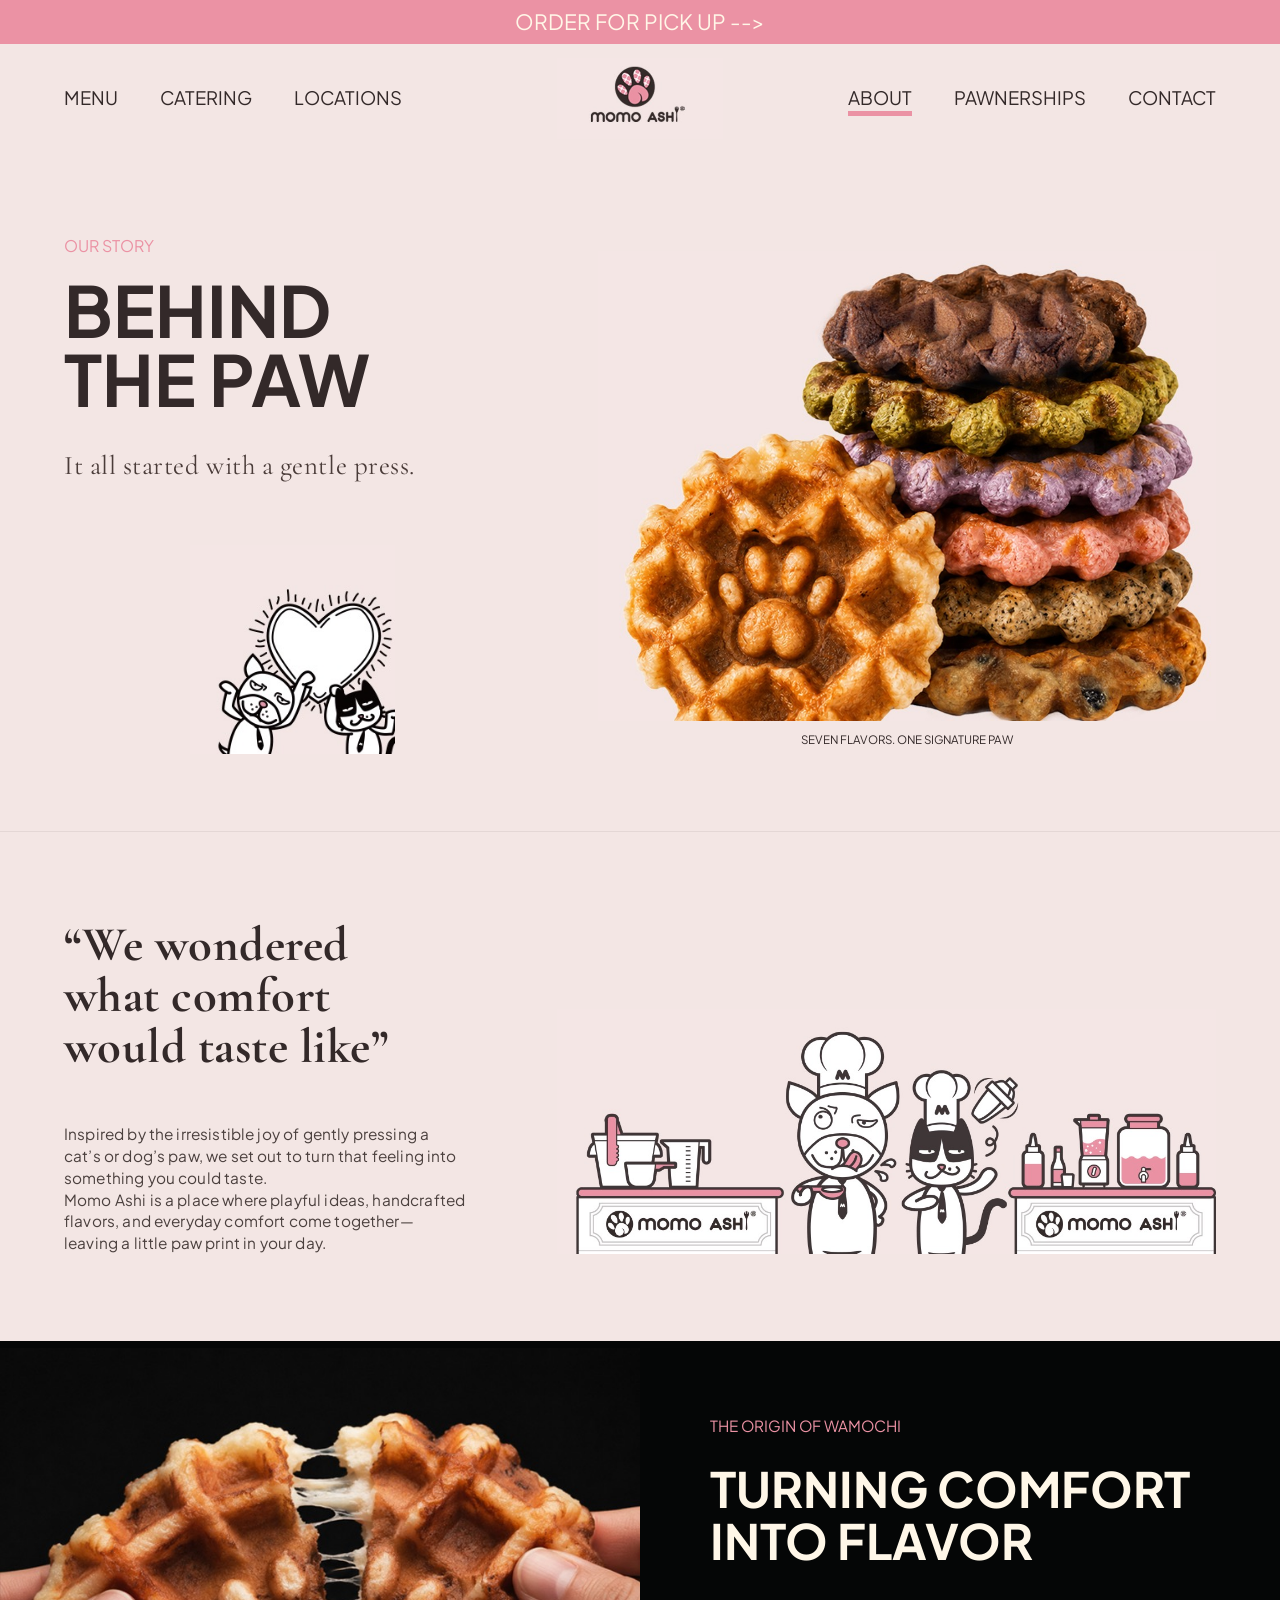
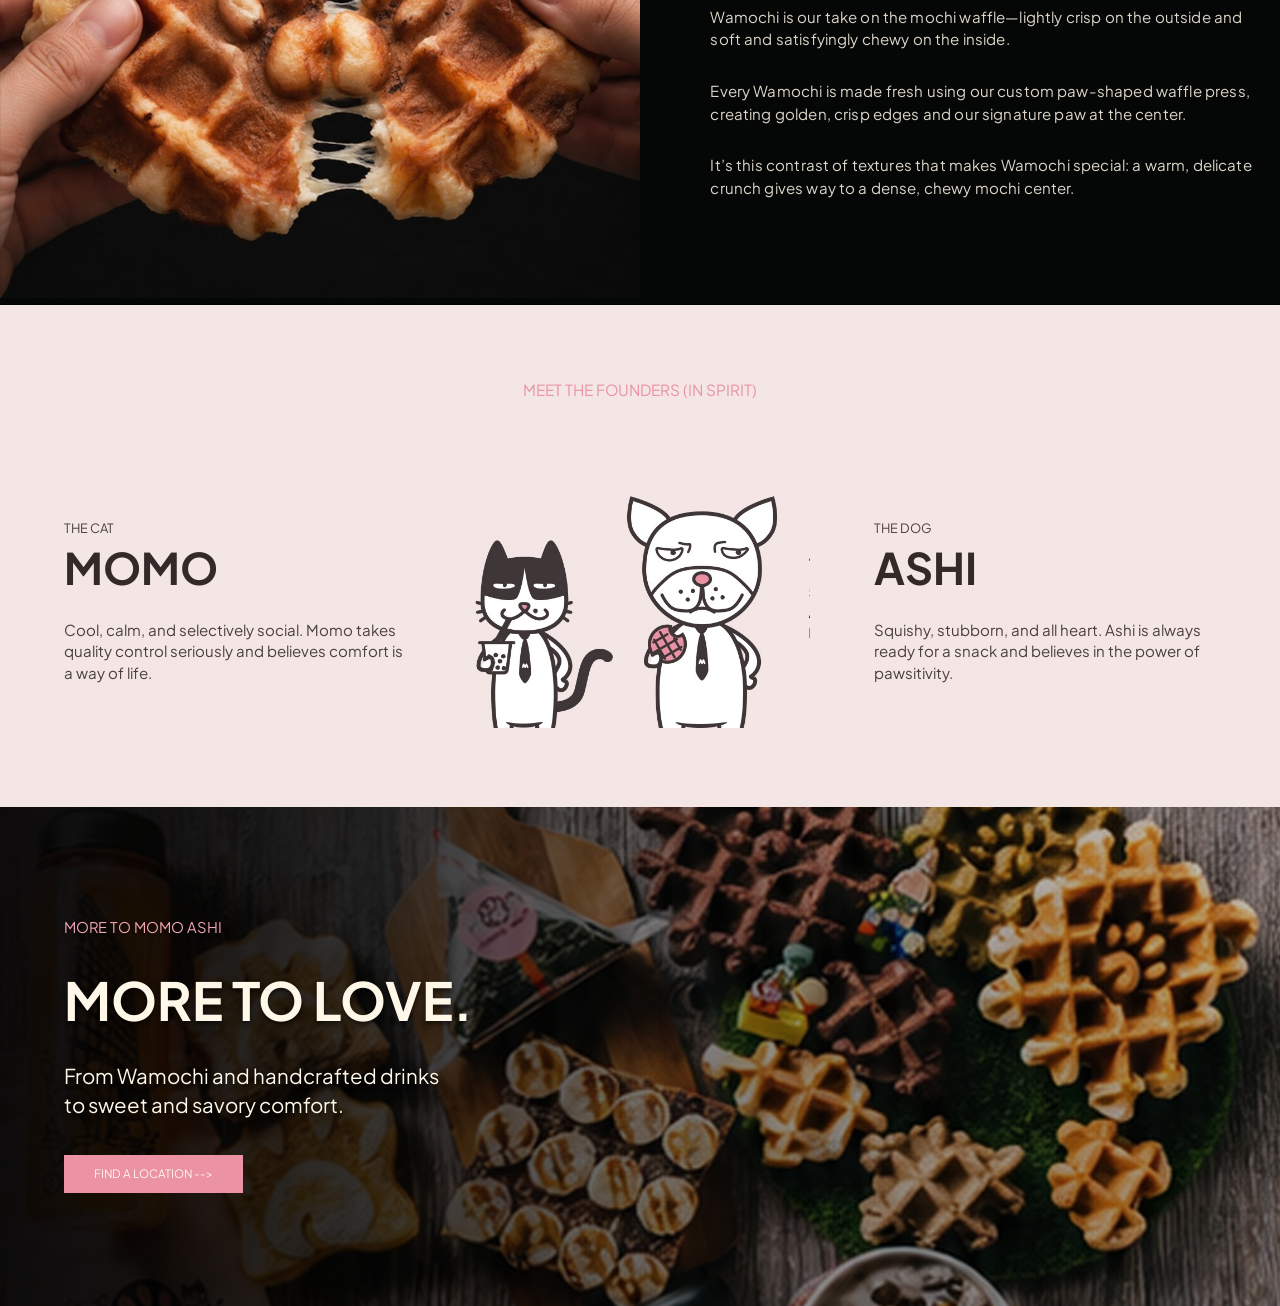
==== commit 7ff2366f: "fix: contain about illustrations" ====
--- a/about.html
+++ b/about.html
@@ -188,7 +188,10 @@
 
     .heart-art {
       width: clamp(150px, 16vw, 245px);
+      height: auto;
       margin: clamp(38px, 5vw, 72px) auto 0;
+      object-fit: contain;
+      object-position: center bottom;
     }
 
     .hero-visual {
@@ -249,6 +252,7 @@
       width: min(100%, 810px);
       height: auto;
       object-fit: contain;
+      object-position: center bottom;
       justify-self: end;
     }
 
@@ -315,7 +319,7 @@
 
     .founders-grid {
       display: grid;
-      grid-template-columns: minmax(0, 1fr) minmax(300px, .9fr) minmax(0, 1fr);
+      grid-template-columns: minmax(0, 1fr) minmax(340px, .92fr) minmax(0, 1fr);
       gap: clamp(42px, 5vw, 74px);
       align-items: center;
     }
@@ -346,9 +350,10 @@
     }
 
     .founder-art {
-      width: min(100%, 430px);
+      width: clamp(300px, 30vw, 470px);
       height: auto;
       object-fit: contain;
+      object-position: center bottom;
       justify-self: center;
     }
 
@@ -500,10 +505,6 @@
 
       .founders-heading {
         text-align: left;
-      }
-
-      .founder-art {
-        order: -1;
       }
 
       .more-section {
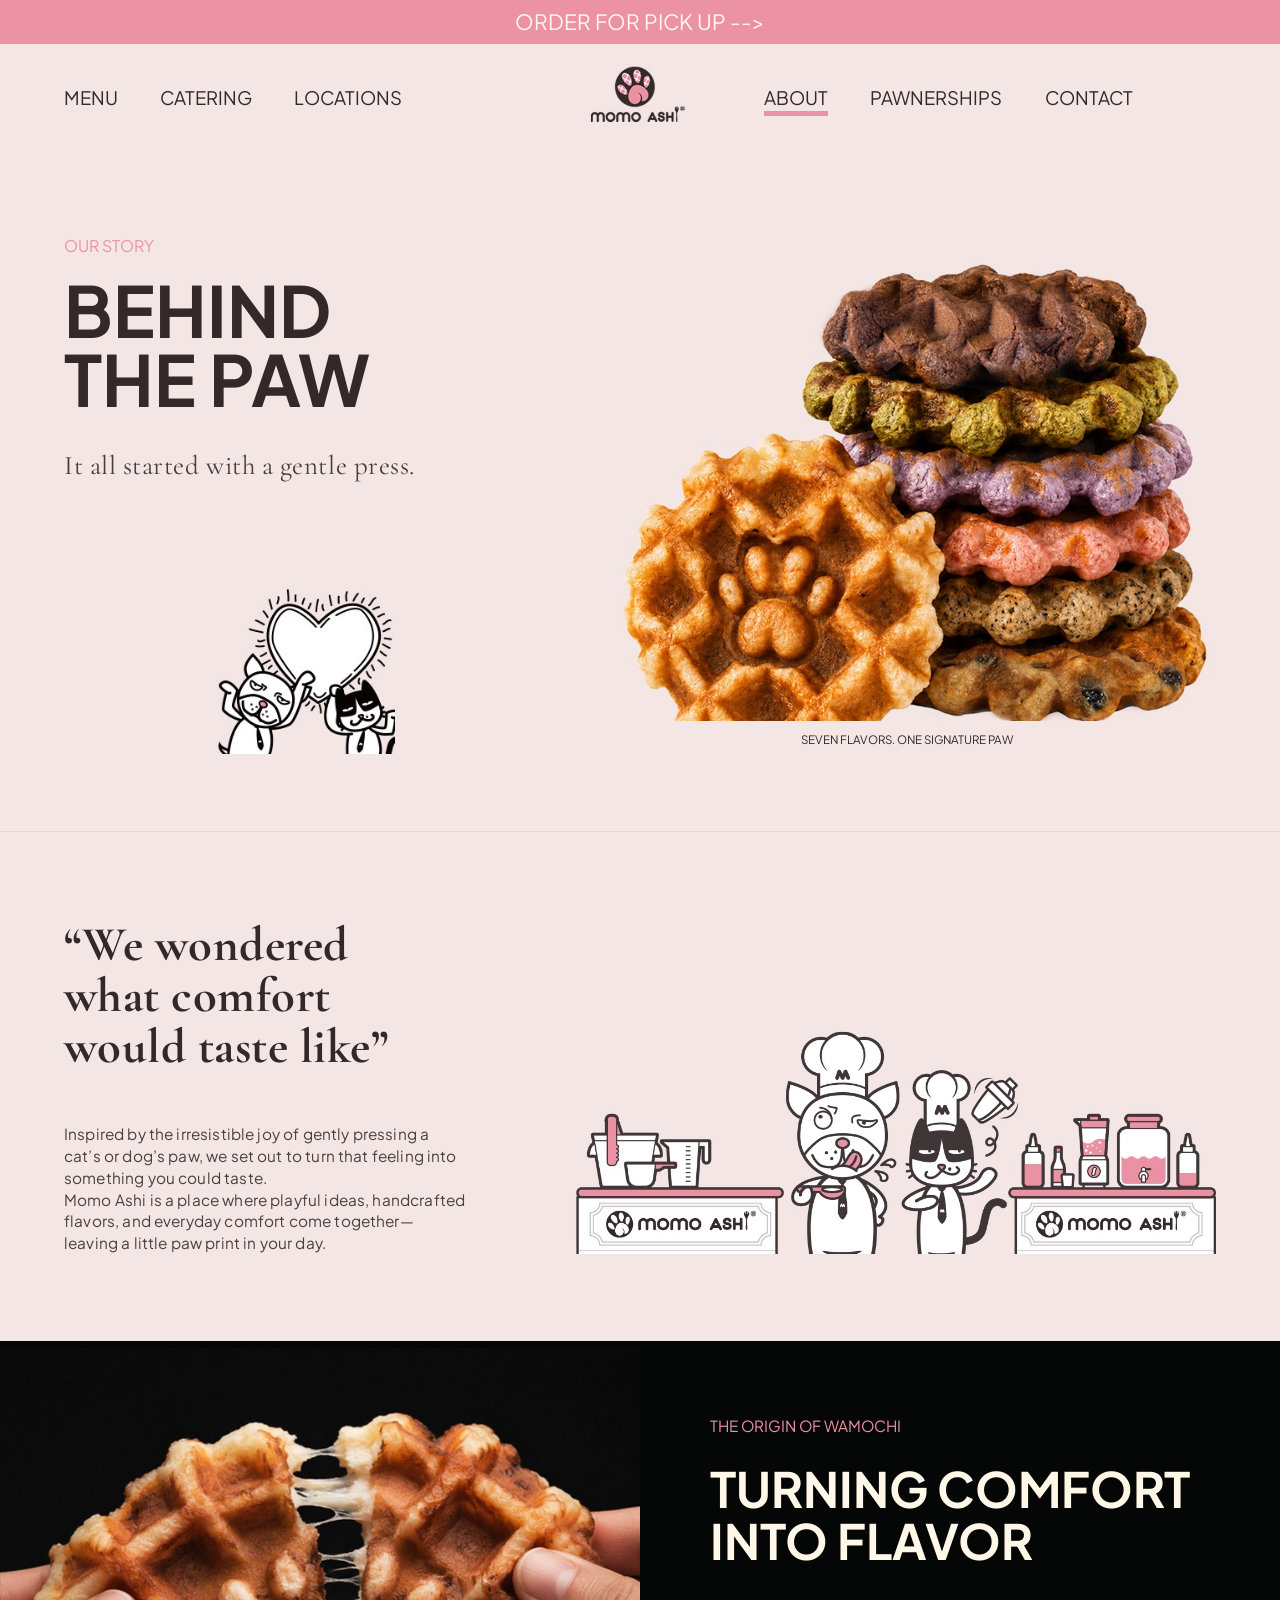
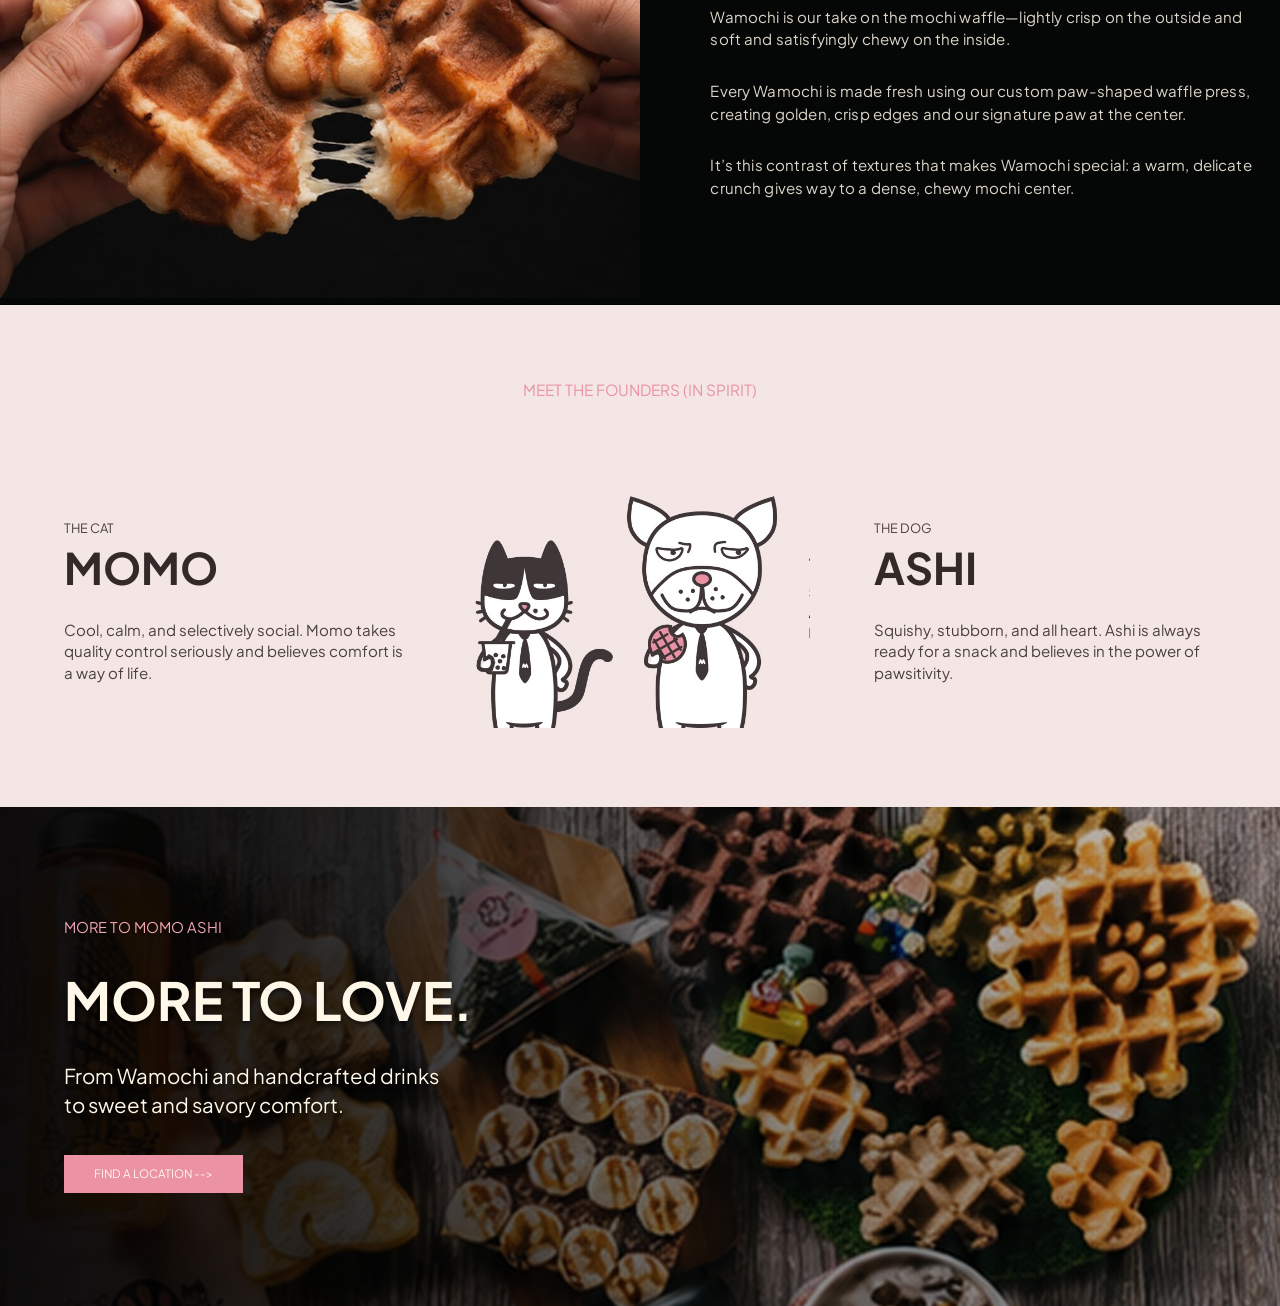
==== commit d024876f: "feat: add mobile about nav" ====
--- a/about.html
+++ b/about.html
@@ -101,6 +101,12 @@
       justify-content: flex-end;
     }
 
+    .mobile-menu-toggle,
+    .mobile-order-cta,
+    .mobile-nav-panel {
+      display: none;
+    }
+
     .nav-link {
       position: relative;
       display: inline-flex;
@@ -519,12 +525,102 @@
         height: 46px;
       }
 
+      .about-nav {
+        grid-template-columns: 48px minmax(0, 1fr) 58px;
+        gap: 10px;
+        padding-block: 16px 18px;
+      }
+
+      .nav-list {
+        display: none;
+      }
+
+      .nav-logo {
+        order: 0;
+      }
+
       .nav-logo img {
-        width: 190px;
-      }
-
-      .nav-link {
-        font-size: 15px;
+        width: 156px;
+      }
+
+      .mobile-menu-toggle,
+      .mobile-order-cta {
+        min-width: 44px;
+        min-height: 44px;
+        display: inline-flex;
+        align-items: center;
+        justify-content: center;
+        border: 0;
+        background: transparent;
+        color: var(--ink);
+      }
+
+      .mobile-menu-toggle {
+        flex-direction: column;
+        gap: 5px;
+        justify-self: start;
+        padding: 0;
+        cursor: pointer;
+      }
+
+      .mobile-menu-toggle span {
+        width: 25px;
+        height: 4px;
+        border-radius: 999px;
+        background: var(--ink);
+        transition: transform 180ms ease, opacity 180ms ease;
+      }
+
+      .about-nav.is-open .mobile-menu-toggle span:first-child {
+        transform: translateY(9px) rotate(45deg);
+      }
+
+      .about-nav.is-open .mobile-menu-toggle span:nth-child(2) {
+        opacity: 0;
+      }
+
+      .about-nav.is-open .mobile-menu-toggle span:last-child {
+        transform: translateY(-9px) rotate(-45deg);
+      }
+
+      .mobile-order-cta {
+        justify-self: end;
+        border: 3px solid var(--ink);
+        border-radius: 999px;
+        padding: 0 13px;
+        font-family: var(--display);
+        font-size: 11px;
+        line-height: 1;
+        text-decoration: none;
+        text-transform: uppercase;
+      }
+
+      .mobile-nav-panel:not([hidden]) {
+        grid-column: 1 / -1;
+        width: 100%;
+        display: grid;
+        grid-template-columns: 1fr 1fr;
+        gap: 10px;
+        padding-top: 16px;
+      }
+
+      .mobile-nav-link {
+        min-height: 46px;
+        display: inline-flex;
+        align-items: center;
+        justify-content: center;
+        border: 2px solid rgba(51, 41, 41, .2);
+        color: var(--ink);
+        font-family: var(--display);
+        font-size: 14px;
+        line-height: 1;
+        text-decoration: none;
+        text-transform: uppercase;
+      }
+
+      .mobile-nav-link.is-active {
+        border-color: var(--accent);
+        background: rgba(235, 146, 164, .18);
       }
 
       .hero-section,
@@ -556,6 +652,11 @@
   <div class="about-page">
     <a class="pickup-strip" href="https://order.mealkeyway.com/customer/release/index?mid=6b622f377779775a4f414c337946694a6c757a624f513d3d&convertAllImages=true#/main" target="_blank" rel="noopener">Order for pick up --&gt;</a>
     <nav class="about-nav content" aria-label="Primary navigation">
+      <button class="mobile-menu-toggle" type="button" aria-controls="mobile-nav-panel" aria-expanded="false" aria-label="Open navigation menu">
+        <span aria-hidden="true"></span>
+        <span aria-hidden="true"></span>
+        <span aria-hidden="true"></span>
+      </button>
       <ul class="nav-list">
         <li><a class="nav-link" href="menu.html">Menu</a></li>
         <li><a class="nav-link" href="catering.html">Catering</a></li>
@@ -569,6 +670,15 @@
         <li><a class="nav-link" href="pawnerships.html">Pawnerships</a></li>
         <li><a class="nav-link" href="contact.html">Contact</a></li>
       </ul>
+      <a class="mobile-order-cta" href="https://order.mealkeyway.com/customer/release/index?mid=6b622f377779775a4f414c337946694a6c757a624f513d3d&convertAllImages=true#/main" target="_blank" rel="noopener">Order</a>
+      <div class="mobile-nav-panel" id="mobile-nav-panel" hidden>
+        <a class="mobile-nav-link" href="menu.html">Menu</a>
+        <a class="mobile-nav-link" href="catering.html">Catering</a>
+        <a class="mobile-nav-link" href="locations.html">Locations</a>
+        <a class="mobile-nav-link is-active" href="about.html">About</a>
+        <a class="mobile-nav-link" href="pawnerships.html">Pawnerships</a>
+        <a class="mobile-nav-link" href="contact.html">Contact</a>
+      </div>
     </nav>
 
     <main id="main">
@@ -638,5 +748,34 @@
       </section>
     </main>
   </div>
+  <script>
+    const aboutNav = document.querySelector(".about-nav");
+    const mobileToggle = document.querySelector(".mobile-menu-toggle");
+    const mobilePanel = document.querySelector("#mobile-nav-panel");
+
+    if (aboutNav && mobileToggle && mobilePanel) {
+      const setMobileMenu = (isOpen) => {
+        aboutNav.classList.toggle("is-open", isOpen);
+        mobileToggle.setAttribute("aria-expanded", String(isOpen));
+        mobilePanel.hidden = !isOpen;
+      };
+
+      mobileToggle.addEventListener("click", () => {
+        setMobileMenu(mobileToggle.getAttribute("aria-expanded") !== "true");
+      });
+
+      mobilePanel.addEventListener("click", (event) => {
+        if (event.target.closest("a")) setMobileMenu(false);
+      });
+
+      document.addEventListener("keydown", (event) => {
+        if (event.key === "Escape") setMobileMenu(false);
+      });
+
+      window.addEventListener("resize", () => {
+        if (window.matchMedia("(min-width: 641px)").matches) setMobileMenu(false);
+      });
+    }
+  </script>
 </body>
 </html>
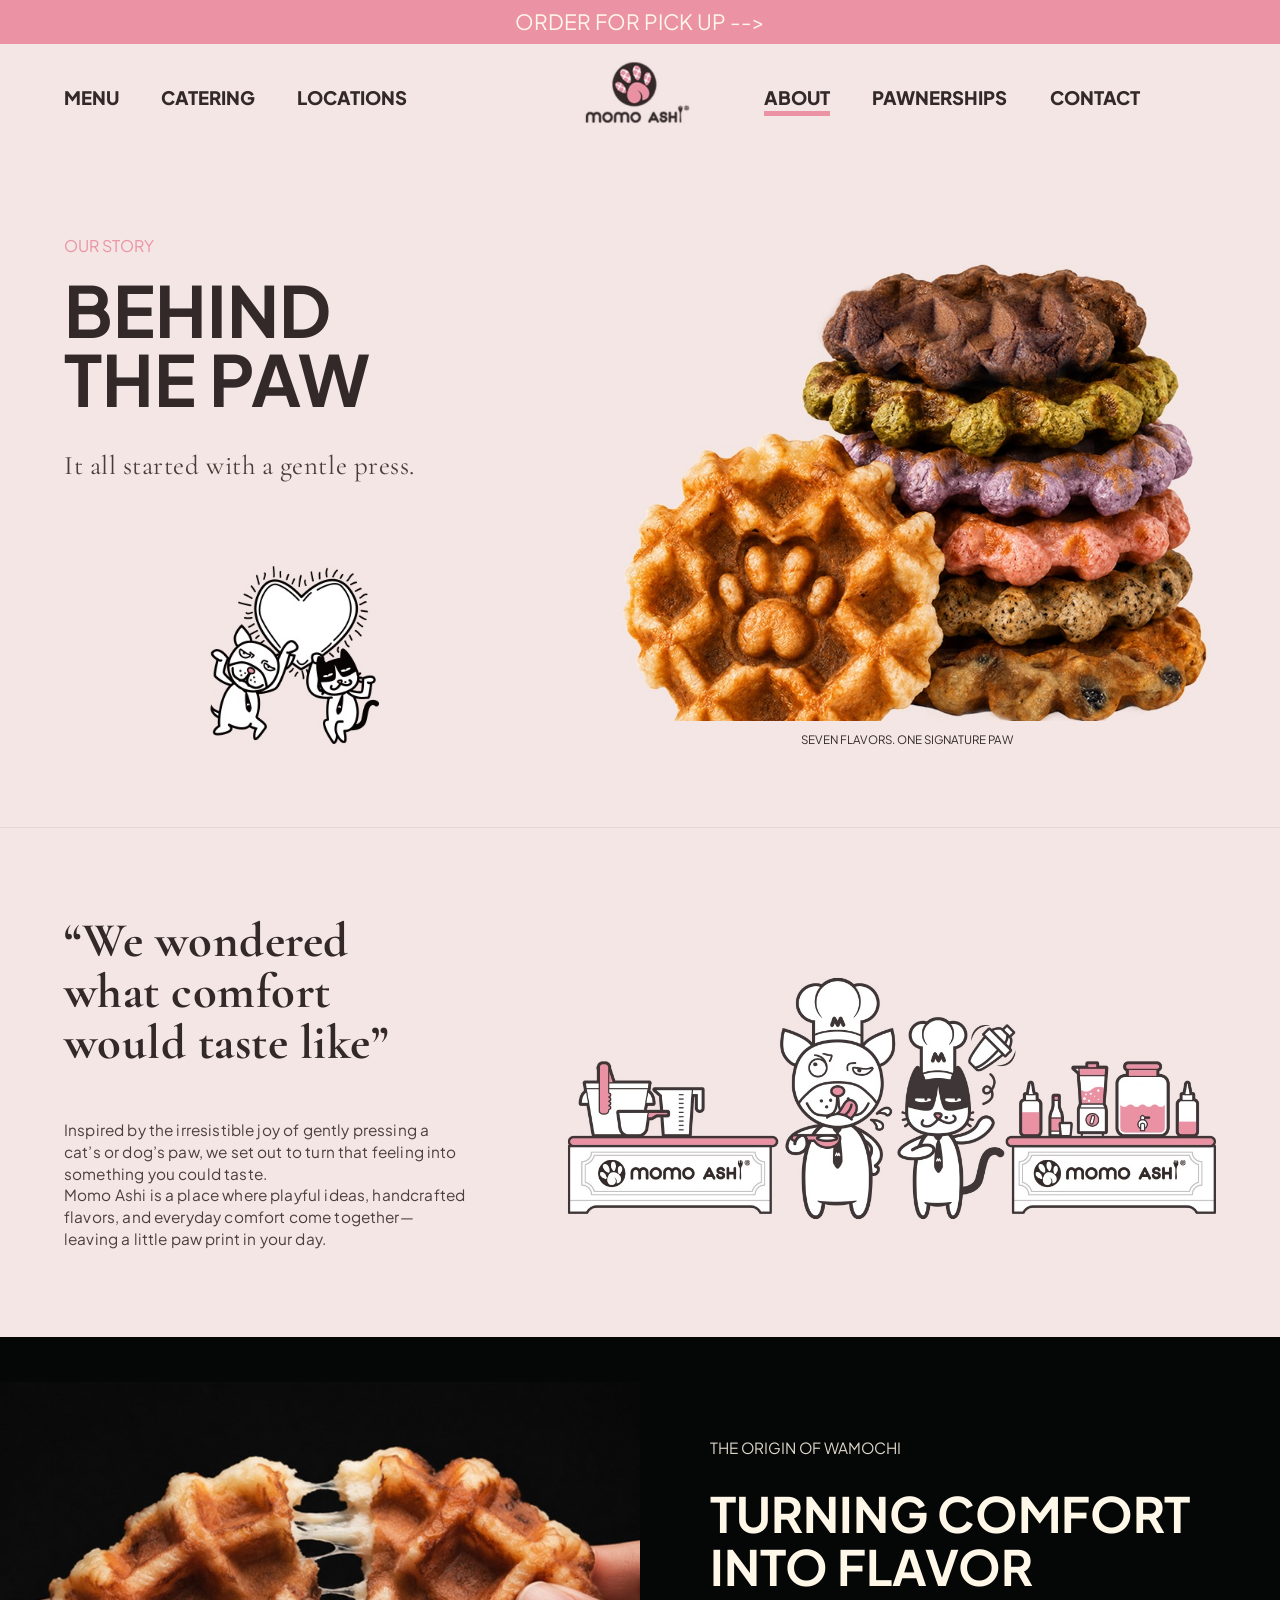
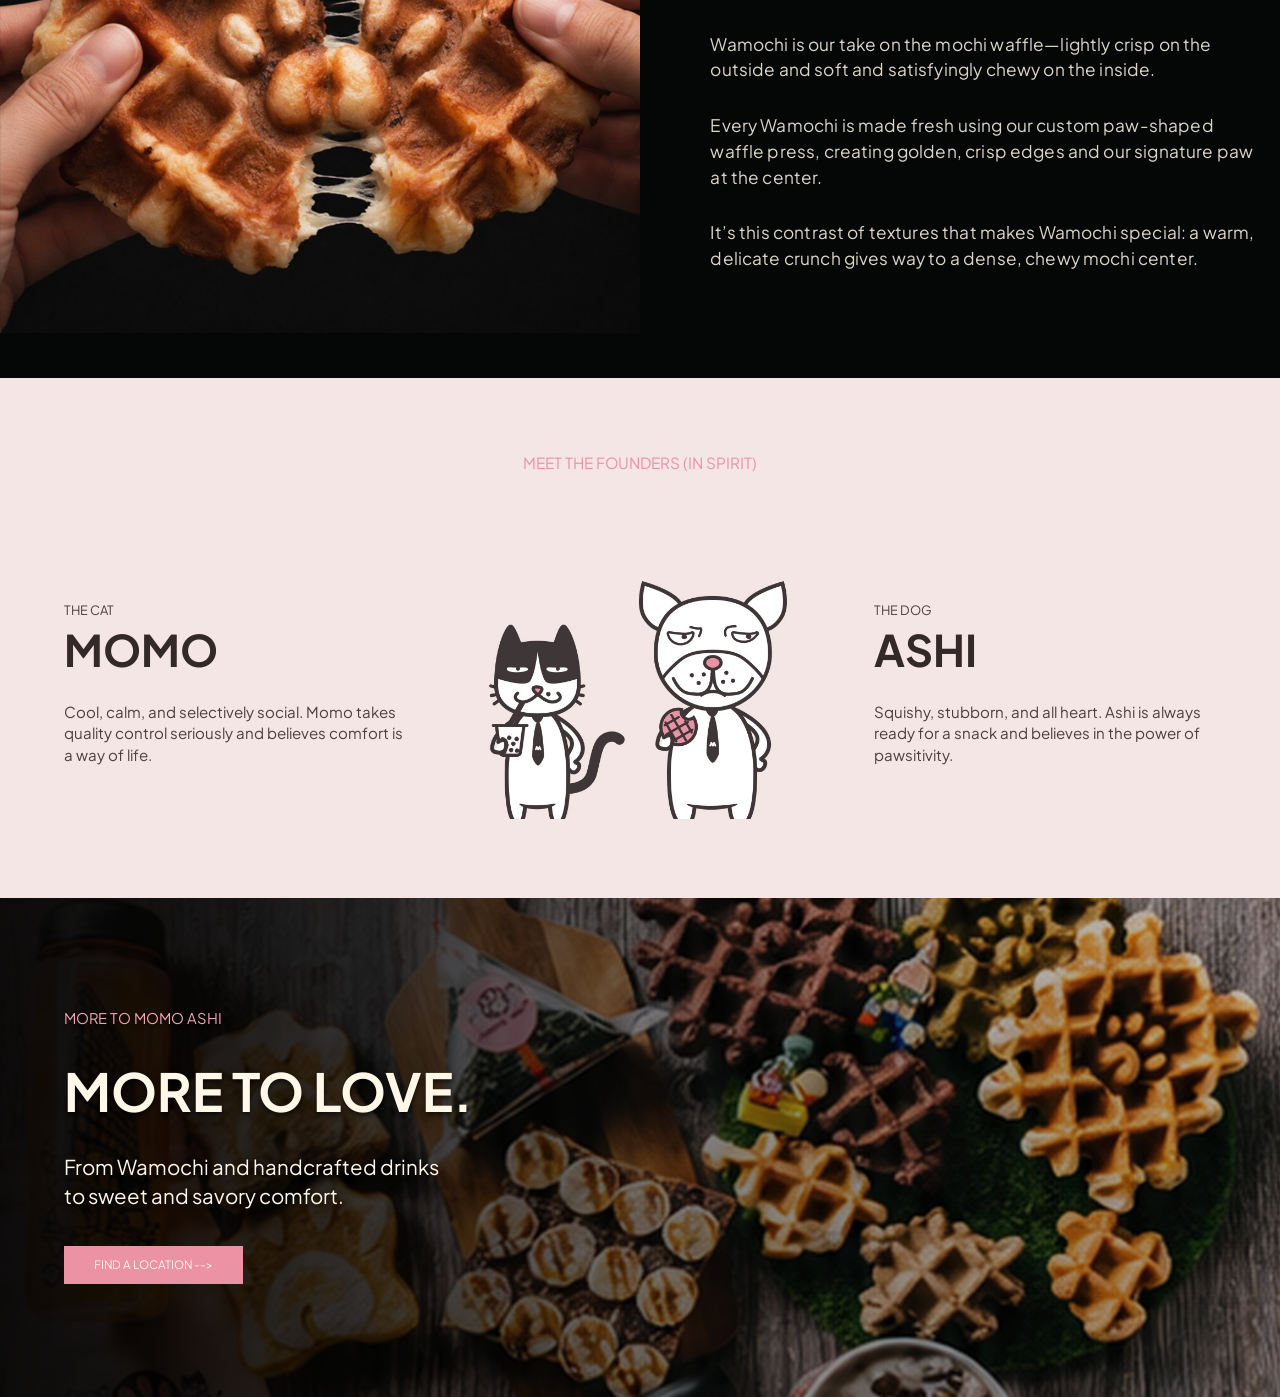
==== commit dbe6c647: "fix: standardize site header" ====
--- a/about.html
+++ b/about.html
@@ -8,6 +8,7 @@
   <link rel="preconnect" href="https://fonts.googleapis.com" />
   <link rel="preconnect" href="https://fonts.gstatic.com" crossorigin />
   <link href="https://fonts.googleapis.com/css2?family=Cormorant+Garamond:wght@500&family=Plus+Jakarta+Sans:wght@400;600;700;800&display=swap" rel="stylesheet" />
+  <link rel="stylesheet" href="site.css" />
   <style>
     :root {
       --blush: #F3E6E4;
@@ -66,89 +67,6 @@
       margin-inline: auto;
     }
 
-    .pickup-strip {
-      height: clamp(42px, 3.4vw, 60px);
-      display: grid;
-      place-items: center;
-      background: var(--accent);
-      color: var(--cream);
-      font-family: var(--display);
-      font-size: clamp(17px, 1.65vw, 28px);
-      line-height: 1;
-      text-transform: uppercase;
-      text-decoration: none;
-    }
-
-    .about-nav {
-      height: clamp(96px, 8.6vw, 150px);
-      display: grid;
-      grid-template-columns: minmax(0, 1fr) auto minmax(0, 1fr);
-      align-items: center;
-      gap: clamp(22px, 3.2vw, 52px);
-      background: var(--blush);
-    }
-
-    .nav-list {
-      display: flex;
-      align-items: center;
-      gap: clamp(24px, 3.3vw, 62px);
-      margin: 0;
-      padding: 0;
-      list-style: none;
-    }
-
-    .nav-list:last-child {
-      justify-content: flex-end;
-    }
-
-    .mobile-menu-toggle,
-    .mobile-order-cta,
-    .mobile-nav-panel {
-      display: none;
-    }
-
-    .nav-link {
-      position: relative;
-      display: inline-flex;
-      padding: 9px 0;
-      color: var(--ink);
-      font-family: var(--display);
-      font-size: clamp(16px, 1.45vw, 24px);
-      line-height: 1;
-      text-decoration: none;
-      text-transform: uppercase;
-      white-space: nowrap;
-    }
-
-    .nav-link::after {
-      content: "";
-      position: absolute;
-      left: 0;
-      right: 0;
-      bottom: 1px;
-      height: 5px;
-      background: var(--accent);
-      transform: scaleX(0);
-      transform-origin: left;
-      transition: transform 180ms ease;
-    }
-
-    .nav-link:hover::after,
-    .nav-link:focus-visible::after,
-    .nav-link.is-active::after {
-      transform: scaleX(1);
-    }
-
-    .nav-logo {
-      display: grid;
-      place-items: center;
-    }
-
-    .nav-logo img {
-      width: clamp(150px, 13vw, 220px);
-      height: auto;
-    }
-
     .about-section {
       max-width: 100%;
     }
@@ -195,6 +113,7 @@
     .heart-art {
       width: clamp(150px, 16vw, 245px);
       height: auto;
+      display: block;
       margin: clamp(38px, 5vw, 72px) auto 0;
       object-fit: contain;
       object-position: center bottom;
@@ -257,6 +176,7 @@
     .prep-art {
       width: min(100%, 810px);
       height: auto;
+      display: block;
       object-fit: contain;
       object-position: center bottom;
       justify-self: end;
@@ -279,7 +199,9 @@
 
     .origin-copy {
       width: min(100% - 80px, 620px);
+      display: block;
       margin-inline: clamp(40px, 5.5vw, 88px) auto;
+      padding-inline: 0;
       padding-block: clamp(56px, 6vw, 92px);
     }
 
@@ -358,6 +280,7 @@
     .founder-art {
       width: clamp(300px, 30vw, 470px);
       height: auto;
+      display: block;
       object-fit: contain;
       object-position: center bottom;
       justify-self: center;
@@ -458,23 +381,6 @@
     @media (max-width: 1100px) {
       :root { --page-pad: clamp(24px, 4vw, 48px); }
 
-      .about-nav {
-        height: auto;
-        grid-template-columns: 1fr;
-        justify-items: center;
-        gap: 18px;
-        padding-block: 22px;
-      }
-
-      .nav-logo { order: -1; }
-
-      .nav-list,
-      .nav-list:last-child {
-        justify-content: center;
-        flex-wrap: wrap;
-        gap: 18px 34px;
-      }
-
       .hero-section,
       .story-grid,
       .origin-section,
@@ -521,128 +427,96 @@
     @media (max-width: 640px) {
       :root { --page-pad: 22px; }
 
-      .pickup-strip {
-        height: 46px;
-      }
-
-      .about-nav {
-        grid-template-columns: 48px minmax(0, 1fr) 58px;
-        gap: 10px;
-        padding-block: 16px 18px;
-      }
-
-      .nav-list {
-        display: none;
-      }
-
-      .nav-logo {
-        order: 0;
-      }
-
-      .nav-logo img {
-        width: 156px;
-      }
-
-      .mobile-menu-toggle,
-      .mobile-order-cta {
-        min-width: 44px;
-        min-height: 44px;
-        display: inline-flex;
-        align-items: center;
-        justify-content: center;
-        border: 0;
-        background: transparent;
-        color: var(--ink);
-      }
-
-      .mobile-menu-toggle {
-        flex-direction: column;
-        gap: 5px;
-        justify-self: start;
-        padding: 0;
-        cursor: pointer;
-      }
-
-      .mobile-menu-toggle span {
-        width: 25px;
-        height: 4px;
-        border-radius: 999px;
-        background: var(--ink);
-        transition: transform 180ms ease, opacity 180ms ease;
-      }
-
-      .about-nav.is-open .mobile-menu-toggle span:first-child {
-        transform: translateY(9px) rotate(45deg);
-      }
-
-      .about-nav.is-open .mobile-menu-toggle span:nth-child(2) {
-        opacity: 0;
-      }
-
-      .about-nav.is-open .mobile-menu-toggle span:last-child {
-        transform: translateY(-9px) rotate(-45deg);
-      }
-
-      .mobile-order-cta {
-        justify-self: end;
-        border: 3px solid var(--ink);
-        border-radius: 999px;
-        padding: 0 13px;
-        font-family: var(--display);
-        font-size: 11px;
-        line-height: 1;
-        text-decoration: none;
-        text-transform: uppercase;
-      }
-
-      .mobile-nav-panel:not([hidden]) {
-        grid-column: 1 / -1;
-        width: 100%;
-        display: grid;
-        grid-template-columns: 1fr 1fr;
-        gap: 10px;
-        padding-top: 16px;
-      }
-
-      .mobile-nav-link {
-        min-height: 46px;
-        display: inline-flex;
-        align-items: center;
-        justify-content: center;
-        border: 2px solid rgba(51, 41, 41, .2);
-        color: var(--ink);
-        font-family: var(--display);
-        font-size: 14px;
-        line-height: 1;
-        text-decoration: none;
-        text-transform: uppercase;
-      }
-
-      .mobile-nav-link.is-active {
-        border-color: var(--accent);
-        background: rgba(235, 146, 164, .18);
-      }
-
       .hero-section,
       .story-section,
       .founders-section {
         padding-block: 48px;
       }
 
+      .hero-section {
+        gap: 30px;
+        padding-block: 52px 42px;
+      }
+
+      .hero-title {
+        font-size: clamp(46px, 13.2vw, 56px);
+        line-height: .96;
+      }
+
       .heart-art {
-        margin-inline: 0 auto;
+        margin-top: 34px;
+        margin-inline: auto;
+      }
+
+      .story-section {
+        padding-block: 60px 46px;
+      }
+
+      .quote {
+        font-size: clamp(36px, 10.4vw, 44px);
+      }
+
+      .story-copy {
+        margin-top: 28px;
+      }
+
+      .prep-art {
+        width: min(calc(100vw - 24px), 430px);
+        max-width: none;
+        margin-top: 18px;
       }
 
       .pull-photo {
-        height: 360px;
+        height: clamp(278px, 76vw, 330px);
+        object-position: center center;
       }
 
       .origin-copy {
         padding-block: 48px;
       }
 
+      .origin-title {
+        font-size: clamp(34px, 9vw, 38px);
+      }
+
+      .origin-text {
+        margin-top: 26px;
+      }
+
+      .founders-section {
+        padding-block: 60px 66px;
+      }
+
+      .founders-heading {
+        margin-bottom: 38px;
+      }
+
+      .founders-grid {
+        gap: 34px;
+      }
+
+      .founder-name {
+        font-size: clamp(38px, 11vw, 46px);
+      }
+
+      .founder-art {
+        width: min(100%, 330px);
+      }
+
       .more-section {
-        min-height: 430px;
+        min-height: 456px;
+      }
+
+      .more-photo {
+        object-position: 62% center;
+      }
+
+      .more-copy {
+        padding-block: 66px 54px;
+      }
+
+      .more-title {
+        font-size: clamp(38px, 11vw, 48px);
       }
     }
   </style>
@@ -650,22 +524,22 @@
 <body>
   <a class="skip-link" href="#main">Skip to content</a>
   <div class="about-page">
-    <a class="pickup-strip" href="https://order.mealkeyway.com/customer/release/index?mid=6b622f377779775a4f414c337946694a6c757a624f513d3d&convertAllImages=true#/main" target="_blank" rel="noopener">Order for pick up --&gt;</a>
-    <nav class="about-nav content" aria-label="Primary navigation">
+    <a class="pickup-bar" href="https://order.mealkeyway.com/customer/release/index?mid=6b622f377779775a4f414c337946694a6c757a624f513d3d&convertAllImages=true#/main" target="_blank" rel="noopener">Order for pick up --&gt;</a>
+    <nav class="site-nav" aria-label="Primary navigation">
       <button class="mobile-menu-toggle" type="button" aria-controls="mobile-nav-panel" aria-expanded="false" aria-label="Open navigation menu">
         <span aria-hidden="true"></span>
         <span aria-hidden="true"></span>
         <span aria-hidden="true"></span>
       </button>
-      <ul class="nav-list">
+      <ul class="nav-group">
         <li><a class="nav-link" href="menu.html">Menu</a></li>
         <li><a class="nav-link" href="catering.html">Catering</a></li>
         <li><a class="nav-link" href="locations.html">Locations</a></li>
       </ul>
-      <a class="nav-logo" href="index.html" aria-label="Momo Ashi home">
-        <img src="about assets/about-nav-logo.jpg" alt="" />
+      <a class="brand-link" href="index.html" aria-label="Momo Ashi home">
+        <img src="brand assets/momo-ashi-nav-logo.jpg" alt="" />
       </a>
-      <ul class="nav-list">
+      <ul class="nav-group">
         <li><a class="nav-link is-active" href="about.html">About</a></li>
         <li><a class="nav-link" href="pawnerships.html">Pawnerships</a></li>
         <li><a class="nav-link" href="contact.html">Contact</a></li>
@@ -748,34 +622,6 @@
       </section>
     </main>
   </div>
-  <script>
-    const aboutNav = document.querySelector(".about-nav");
-    const mobileToggle = document.querySelector(".mobile-menu-toggle");
-    const mobilePanel = document.querySelector("#mobile-nav-panel");
-
-    if (aboutNav && mobileToggle && mobilePanel) {
-      const setMobileMenu = (isOpen) => {
-        aboutNav.classList.toggle("is-open", isOpen);
-        mobileToggle.setAttribute("aria-expanded", String(isOpen));
-        mobilePanel.hidden = !isOpen;
-      };
-
-      mobileToggle.addEventListener("click", () => {
-        setMobileMenu(mobileToggle.getAttribute("aria-expanded") !== "true");
-      });
-
-      mobilePanel.addEventListener("click", (event) => {
-        if (event.target.closest("a")) setMobileMenu(false);
-      });
-
-      document.addEventListener("keydown", (event) => {
-        if (event.key === "Escape") setMobileMenu(false);
-      });
-
-      window.addEventListener("resize", () => {
-        if (window.matchMedia("(min-width: 641px)").matches) setMobileMenu(false);
-      });
-    }
-  </script>
+  <script src="scroll-animations.js"></script>
 </body>
 </html>
--- a/site.css
+++ b/site.css
@@ -0,0 +1,1086 @@
+:root {
+  --misty-blush: #F3E6E4;
+  --momo-pink: #EB92A4;
+  --pearl-black: #332929;
+  --warm-cream: #FFF7E8;
+  --novus-peach: #EF9178;
+  --salmon: #EF9178;
+  --soft-line: rgba(51, 41, 41, .16);
+  --shadow: 0 22px 52px rgba(51, 41, 41, .14);
+  --display: "Arial Black", "Plus Jakarta Sans", Impact, sans-serif;
+  --body: "Plus Jakarta Sans", system-ui, sans-serif;
+  --editorial: "Cormorant Garamond", Georgia, serif;
+  --site-page-pad: clamp(40px, 5vw, 80px);
+  --site-content-max: 1280px;
+  --announcement-height: clamp(42px, 3.4vw, 60px);
+  --nav-height: clamp(96px, 8.6vw, 150px);
+  --nav-logo-width: clamp(150px, 13vw, 220px);
+  --nav-group-gap: clamp(24px, 3.3vw, 62px);
+  --nav-column-gap: clamp(22px, 3.2vw, 52px);
+  --nav-link-size: clamp(16px, 1.45vw, 24px);
+}
+
+* { box-sizing: border-box; }
+
+html {
+  background: var(--misty-blush);
+  color: var(--pearl-black);
+  font-family: var(--body);
+  scroll-behavior: smooth;
+}
+
+body {
+  margin: 0;
+  min-width: 320px;
+  background: var(--misty-blush);
+}
+
+img { display: block; max-width: 100%; }
+
+a { color: inherit; }
+
+.pickup-bar {
+  height: var(--announcement-height);
+  display: grid;
+  place-items: center;
+  background: var(--momo-pink);
+  color: var(--warm-cream);
+  font-family: var(--display);
+  font-size: clamp(17px, 1.65vw, 28px);
+  line-height: 1;
+  text-decoration: none;
+  text-transform: uppercase;
+}
+
+.site-nav {
+  height: var(--nav-height);
+  display: grid;
+  grid-template-columns: 1fr auto 1fr;
+  align-items: center;
+  gap: var(--nav-column-gap);
+  width: min(calc(100% - (var(--site-page-pad) * 2)), var(--site-content-max));
+  margin: 0 auto;
+  background: var(--misty-blush);
+}
+
+.nav-group {
+  display: flex;
+  align-items: center;
+  gap: var(--nav-group-gap);
+  margin: 0;
+  padding: 0;
+  list-style: none;
+}
+
+.nav-group:last-child { justify-content: flex-end; }
+
+.nav-link {
+  position: relative;
+  display: inline-flex;
+  padding: 9px 0;
+  color: var(--pearl-black);
+  font-family: var(--display);
+  font-size: var(--nav-link-size);
+  font-weight: 800;
+  line-height: 1;
+  text-decoration: none;
+  text-transform: uppercase;
+  white-space: nowrap;
+}
+
+.nav-link::after {
+  content: "";
+  position: absolute;
+  left: 0;
+  right: 0;
+  bottom: 1px;
+  height: 5px;
+  background: var(--momo-pink);
+  transform: scaleX(0);
+  transform-origin: left;
+  transition: transform 180ms ease;
+}
+
+.nav-link:hover::after,
+.nav-link.is-active::after,
+.nav-link:focus-visible::after {
+  transform: scaleX(1);
+}
+
+.brand-link {
+  display: grid;
+  place-items: center;
+  text-decoration: none;
+}
+
+.brand-link img {
+  width: var(--nav-logo-width);
+  height: auto;
+}
+
+.mobile-menu-toggle,
+.mobile-order-cta,
+.mobile-nav-panel {
+  display: none;
+}
+
+.page-hero {
+  width: min(100%, 1920px);
+  margin: 0 auto;
+  padding: clamp(58px, 5.4vw, 104px) clamp(34px, 8vw, 156px) clamp(70px, 7vw, 120px);
+  display: grid;
+  grid-template-columns: minmax(360px, .9fr) minmax(420px, 1fr);
+  gap: clamp(42px, 7vw, 128px);
+  align-items: center;
+}
+
+.page-kicker {
+  margin: 0 0 14px;
+  color: var(--momo-pink);
+  font-weight: 800;
+  font-size: clamp(22px, 2.1vw, 38px);
+  line-height: 1;
+  text-transform: uppercase;
+}
+
+.page-title {
+  margin: 0;
+  font-family: var(--display);
+  font-size: clamp(58px, 7vw, 138px);
+  line-height: .98;
+  text-transform: uppercase;
+}
+
+.page-copy {
+  max-width: 720px;
+  margin: 32px 0 0;
+  color: #5D4A47;
+  font-size: clamp(18px, 1.7vw, 30px);
+  line-height: 1.35;
+}
+
+.page-media {
+  position: relative;
+}
+
+.page-media img {
+  width: 100%;
+  aspect-ratio: 1.18;
+  object-fit: cover;
+  border-radius: 7px;
+  box-shadow: var(--shadow);
+}
+
+.content-band {
+  width: min(100%, 1920px);
+  margin: 0 auto;
+  padding: clamp(70px, 7vw, 132px) clamp(34px, 8vw, 156px);
+}
+
+.compact-hero {
+  position: relative;
+  width: min(100%, 1920px);
+  margin: 0 auto;
+  padding: clamp(78px, 8vw, 132px) clamp(34px, 8vw, 156px) clamp(42px, 5vw, 84px);
+}
+
+.compact-hero .page-copy {
+  max-width: 980px;
+}
+
+.cream-band { background: var(--warm-cream); }
+.dark-band { background: var(--pearl-black); color: var(--warm-cream); }
+
+.section-heading {
+  max-width: 1000px;
+  margin-bottom: 42px;
+}
+
+.section-title {
+  margin: 0;
+  font-family: var(--display);
+  font-size: clamp(42px, 5vw, 88px);
+  line-height: 1;
+  text-transform: uppercase;
+}
+
+.section-copy {
+  max-width: 720px;
+  margin: 18px 0 0;
+  color: #5D4A47;
+  font-size: clamp(17px, 1.35vw, 23px);
+  line-height: 1.5;
+}
+
+.dark-band .section-copy { color: rgba(255, 247, 232, .82); }
+
+.card-grid {
+  display: grid;
+  grid-template-columns: repeat(3, minmax(0, 1fr));
+  gap: 24px;
+}
+
+.menu-category {
+  padding: clamp(34px, 4vw, 56px) 0;
+  border-top: 2px solid var(--soft-line);
+}
+
+.menu-category:first-of-type {
+  border-top: 0;
+  padding-top: 0;
+}
+
+.menu-category-title {
+  margin: 0 0 24px;
+  font-family: var(--display);
+  font-size: clamp(34px, 4vw, 70px);
+  line-height: 1;
+  text-transform: uppercase;
+}
+
+.menu-list {
+  display: grid;
+  grid-template-columns: repeat(2, minmax(0, 1fr));
+  gap: 18px 26px;
+}
+
+.menu-item {
+  display: grid;
+  grid-template-columns: 1fr auto;
+  gap: 10px 20px;
+  padding: 18px 0;
+  border-bottom: 1px solid var(--soft-line);
+}
+
+.menu-item h3 {
+  margin: 0;
+  font-family: var(--body);
+  font-size: 18px;
+  line-height: 1.2;
+  text-transform: none;
+}
+
+.menu-item p {
+  grid-column: 1 / -1;
+  margin: 0;
+  color: #5D4A47;
+  font-size: 14px;
+  line-height: 1.45;
+}
+
+.menu-price {
+  color: var(--momo-pink);
+  font-weight: 800;
+  white-space: nowrap;
+}
+
+.locations-immersive {
+  background:
+    radial-gradient(circle at 20% 10%, rgba(235, 146, 164, .16), transparent 34%),
+    linear-gradient(140deg, #160F0E 0%, #332929 48%, #211716 100%);
+  color: var(--warm-cream);
+}
+
+.locations-immersive .page-kicker,
+.locations-immersive .section-title,
+.locations-immersive .page-title {
+  color: var(--warm-cream);
+}
+
+.locations-immersive .page-kicker {
+  color: var(--momo-pink);
+}
+
+.locations-immersive .page-copy,
+.locations-immersive .section-copy {
+  color: rgba(255, 247, 232, .78);
+}
+
+.location-feature-grid {
+  width: min(100%, 1920px);
+  margin: 0 auto;
+  padding: 0 clamp(34px, 8vw, 156px) clamp(72px, 8vw, 150px);
+  display: grid;
+  grid-template-columns: 1fr;
+  gap: 30px;
+}
+
+.location-feature-card {
+  display: grid;
+  grid-template-columns: minmax(360px, .62fr) minmax(520px, 1fr);
+  min-height: 460px;
+  border: 1px solid rgba(255, 247, 232, .72);
+  border-radius: 7px;
+  overflow: hidden;
+  background: rgba(255, 247, 232, .04);
+  box-shadow: 0 30px 80px rgba(0, 0, 0, .24);
+}
+
+.location-feature-copy {
+  position: relative;
+  padding: clamp(28px, 3vw, 44px);
+  padding-bottom: clamp(92px, 6vw, 128px);
+}
+
+.location-status {
+  display: block;
+  margin-bottom: 16px;
+  color: var(--momo-pink);
+  font-weight: 800;
+  letter-spacing: .28em;
+  text-transform: uppercase;
+}
+
+.location-feature-copy h2 {
+  margin: 0 0 22px;
+  font-family: var(--display);
+  font-size: clamp(36px, 4vw, 66px);
+  line-height: .95;
+  text-transform: uppercase;
+}
+
+.location-meta {
+  display: grid;
+  gap: 14px;
+  margin: 24px 0;
+  color: rgba(255, 247, 232, .82);
+  font-size: 17px;
+  line-height: 1.45;
+}
+
+.location-actions {
+  display: flex;
+  flex-wrap: wrap;
+  gap: 12px;
+  margin-top: 28px;
+}
+
+.location-actions .button {
+  border-color: var(--warm-cream);
+  color: var(--warm-cream);
+}
+
+.location-actions .button-primary {
+  border-color: var(--momo-pink);
+  background: var(--momo-pink);
+  color: var(--pearl-black);
+}
+
+.location-map-frame {
+  min-height: 420px;
+  border-left: 1px solid rgba(255, 247, 232, .28);
+}
+
+.location-map-frame iframe {
+  width: 100%;
+  height: 100%;
+  min-height: 300px;
+  border: 0;
+  filter: saturate(.8) contrast(1.02);
+}
+
+.about-live-hero {
+  width: min(100%, 1920px);
+  margin: 0 auto;
+  padding: clamp(76px, 7.6vw, 132px) clamp(34px, 8vw, 156px) clamp(54px, 6vw, 104px);
+  display: grid;
+  grid-template-columns: minmax(340px, .64fr) minmax(520px, 1fr);
+  align-items: center;
+  gap: clamp(36px, 6.5vw, 110px);
+}
+
+.about-stack {
+  position: relative;
+  min-height: clamp(360px, 44vw, 690px);
+}
+
+.about-stack img {
+  position: absolute;
+  object-fit: cover;
+  box-shadow: var(--shadow);
+}
+
+.about-stack img:first-child {
+  right: 8%;
+  top: 0;
+  width: 54%;
+  aspect-ratio: 1.35;
+  border-radius: 50%;
+  transform: rotate(4deg);
+}
+
+.about-stack img:nth-child(2) {
+  right: 26%;
+  top: 22%;
+  width: 46%;
+  aspect-ratio: 1.25;
+  border-radius: 50%;
+  transform: rotate(-6deg);
+}
+
+.about-stack img:nth-child(3) {
+  left: 0;
+  bottom: 4%;
+  width: 42%;
+  aspect-ratio: 1.1;
+  border-radius: 50%;
+  transform: rotate(-10deg);
+}
+
+.about-image-caption {
+  position: absolute;
+  right: 10%;
+  bottom: 2%;
+  font-weight: 800;
+  font-size: clamp(12px, 1vw, 17px);
+  text-transform: uppercase;
+}
+
+.about-more {
+  position: relative;
+  min-height: 520px;
+  display: grid;
+  align-items: center;
+  overflow: hidden;
+  background: var(--pearl-black);
+  color: var(--warm-cream);
+}
+
+.about-more img {
+  position: absolute;
+  inset: 0;
+  width: 100%;
+  height: 100%;
+  object-fit: cover;
+  opacity: .54;
+}
+
+.about-more-copy {
+  position: relative;
+  z-index: 1;
+  width: min(760px, 100%);
+  padding: clamp(52px, 8vw, 130px) clamp(34px, 8vw, 156px);
+}
+
+.about-more-copy .section-copy {
+  color: rgba(255, 247, 232, .86);
+}
+
+.story-illustration {
+  display: grid;
+  align-content: end;
+  min-height: 310px;
+  padding: 28px;
+  background: var(--misty-blush);
+  border: 2px solid var(--soft-line);
+  border-radius: 7px;
+}
+
+.about-quote-band {
+  border-top: 1px solid rgba(51, 41, 41, .1);
+}
+
+.illustration-stage {
+  min-height: clamp(330px, 33vw, 560px);
+  display: grid;
+  align-items: end;
+  background: transparent;
+}
+
+.counter-scene.reference-like {
+  grid-template-columns: 1fr auto 1fr;
+  gap: 16px;
+}
+
+.prep-counter {
+  height: clamp(78px, 8vw, 125px);
+  display: grid;
+  place-items: center;
+  align-self: end;
+  border: 4px solid var(--pearl-black);
+  border-bottom-width: 8px;
+  border-radius: 8px 8px 0 0;
+  background: var(--warm-cream);
+  font-family: var(--display);
+  font-size: clamp(18px, 1.7vw, 30px);
+  text-transform: uppercase;
+}
+
+.counter-scene {
+  display: grid;
+  grid-template-columns: 1fr auto 1fr;
+  align-items: end;
+  gap: 12px;
+}
+
+.counter {
+  min-height: 78px;
+  display: grid;
+  place-items: center;
+  border: 3px solid var(--pearl-black);
+  border-radius: 7px 7px 0 0;
+  font-family: var(--display);
+  font-size: 22px;
+  text-transform: uppercase;
+}
+
+.characters,
+.founder-art {
+  display: flex;
+  align-items: end;
+  justify-content: center;
+  gap: 12px;
+}
+
+.character {
+  width: 72px;
+  min-height: 128px;
+  display: grid;
+  place-items: center;
+  border: 3px solid var(--pearl-black);
+  border-radius: 40px 40px 28px 28px;
+  background: var(--misty-blush);
+  color: var(--pearl-black);
+  font-weight: 800;
+}
+
+.character.placeholder {
+  position: relative;
+  width: clamp(80px, 8vw, 135px);
+  min-height: clamp(145px, 14vw, 238px);
+  background: var(--warm-cream);
+}
+
+.character.placeholder::before {
+  content: attr(data-name);
+  display: grid;
+  place-items: center;
+  width: 100%;
+  height: 100%;
+  color: var(--pearl-black);
+  font-family: var(--display);
+  font-size: clamp(22px, 2.2vw, 42px);
+}
+
+.heart-placeholder {
+  width: clamp(90px, 9vw, 150px);
+  aspect-ratio: 1.1;
+  display: grid;
+  place-items: center;
+  margin: clamp(28px, 4vw, 56px) auto 0;
+  border: 4px solid var(--pearl-black);
+  border-radius: 50% 50% 44% 44%;
+  background: var(--warm-cream);
+  font-weight: 800;
+  text-align: center;
+  transform: rotate(-8deg);
+}
+
+.origin-band {
+  padding: 0;
+  background: var(--pearl-black);
+  color: var(--warm-cream);
+}
+
+.origin-grid {
+  display: grid;
+  grid-template-columns: .75fr 1fr;
+  min-height: 560px;
+}
+
+.origin-grid img {
+  width: 100%;
+  height: 100%;
+  object-fit: cover;
+}
+
+.origin-copy {
+  display: grid;
+  align-content: center;
+  padding: clamp(48px, 6vw, 94px);
+}
+
+.origin-copy .section-kicker {
+  color: var(--momo-pink);
+}
+
+.origin-copy p {
+  max-width: 680px;
+  margin: 22px 0 0;
+  color: rgba(255, 247, 232, .86);
+  font-size: clamp(17px, 1.35vw, 24px);
+  line-height: 1.5;
+}
+
+.founders-grid {
+  display: grid;
+  grid-template-columns: 1fr minmax(240px, 420px) 1fr;
+  align-items: center;
+  gap: clamp(28px, 6vw, 90px);
+}
+
+.founders-grid.reference-like {
+  grid-template-columns: 1fr minmax(260px, 520px) 1fr;
+}
+
+.founders-heading {
+  grid-column: 1 / -1;
+  text-align: center;
+}
+
+.founder-name {
+  margin: 6px 0 18px;
+  font-family: var(--display);
+  font-size: clamp(42px, 4vw, 72px);
+  line-height: 1;
+  text-transform: uppercase;
+}
+
+.founder-card p {
+  margin: 0;
+  color: #5D4A47;
+  font-size: clamp(16px, 1.2vw, 20px);
+}
+
+.founder-art .character {
+  width: clamp(92px, 9vw, 150px);
+  min-height: clamp(170px, 16vw, 270px);
+  font-size: clamp(22px, 2vw, 38px);
+}
+
+.section-reveal,
+.reveal-item {
+  opacity: 0;
+  transform: translateY(42px);
+  transition: opacity .9s ease, transform .9s cubic-bezier(.2, .8, .2, 1);
+  will-change: opacity, transform;
+}
+
+.section-reveal.is-visible,
+.reveal-item.is-visible {
+  opacity: 1;
+  transform: translateY(0);
+}
+
+.info-card {
+  min-height: 100%;
+  padding: 26px;
+  border: 2px solid var(--soft-line);
+  border-radius: 7px;
+  background: var(--misty-blush);
+  box-shadow: 0 16px 36px rgba(51, 41, 41, .08);
+}
+
+.info-card img {
+  width: 100%;
+  aspect-ratio: 1.28;
+  object-fit: cover;
+  border-radius: 5px;
+  margin-bottom: 22px;
+}
+
+.info-card h2,
+.info-card h3 {
+  margin: 0 0 12px;
+  font-family: var(--display);
+  font-size: clamp(27px, 2.15vw, 38px);
+  line-height: 1;
+  text-transform: uppercase;
+}
+
+.info-card p {
+  margin: 0 0 14px;
+  color: #5D4A47;
+  font-size: 16px;
+  line-height: 1.55;
+}
+
+.button-row {
+  display: flex;
+  flex-wrap: wrap;
+  gap: 14px;
+  margin-top: 28px;
+}
+
+.button {
+  display: inline-flex;
+  align-items: center;
+  justify-content: center;
+  min-height: 58px;
+  padding: 0 28px;
+  border: 3px solid var(--pearl-black);
+  border-radius: 6px;
+  background: transparent;
+  color: var(--pearl-black);
+  font-weight: 800;
+  font-size: 15px;
+  text-decoration: none;
+  text-transform: uppercase;
+}
+
+.button-primary {
+  border-color: var(--salmon);
+  background: var(--salmon);
+  color: var(--warm-cream);
+}
+
+.button-dark {
+  border-color: var(--pearl-black);
+  background: var(--pearl-black);
+  color: var(--warm-cream);
+}
+
+.contact-layout {
+  display: grid;
+  grid-template-columns: minmax(320px, .7fr) minmax(460px, 1fr);
+  gap: clamp(34px, 6vw, 92px);
+  align-items: start;
+}
+
+.contact-form {
+  display: grid;
+  gap: 18px;
+  padding: clamp(26px, 4vw, 46px);
+  border: 2px solid var(--soft-line);
+  border-radius: 7px;
+  background: var(--misty-blush);
+  box-shadow: var(--shadow);
+}
+
+.form-row {
+  display: grid;
+  grid-template-columns: 1fr 1fr;
+  gap: 18px;
+}
+
+.field {
+  display: grid;
+  gap: 8px;
+}
+
+.field label {
+  color: var(--pearl-black);
+  font-weight: 800;
+  text-transform: uppercase;
+}
+
+.field input,
+.field select,
+.field textarea {
+  width: 100%;
+  border: 2px solid var(--soft-line);
+  border-radius: 6px;
+  background: var(--warm-cream);
+  color: var(--pearl-black);
+  font: inherit;
+  padding: 14px 16px;
+}
+
+.field textarea {
+  min-height: 170px;
+  resize: vertical;
+}
+
+.field input:focus,
+.field select:focus,
+.field textarea:focus {
+  outline: 3px solid var(--momo-pink);
+  outline-offset: 2px;
+}
+
+.form-note {
+  margin: 0;
+  color: #5D4A47;
+  font-size: 14px;
+}
+
+.form-success {
+  display: none;
+  margin: 0;
+  padding: 14px 16px;
+  border-radius: 6px;
+  background: rgba(235, 146, 164, .25);
+  color: var(--pearl-black);
+  font-weight: 800;
+}
+
+.form-success.is-visible {
+  display: block;
+}
+
+.split-layout {
+  display: grid;
+  grid-template-columns: minmax(340px, .8fr) minmax(420px, 1fr);
+  gap: clamp(36px, 7vw, 110px);
+  align-items: center;
+}
+
+.editorial-line {
+  margin: 0;
+  font-family: var(--editorial);
+  font-size: clamp(32px, 4vw, 72px);
+  line-height: 1.05;
+}
+
+.location-map {
+  width: min(100%, 620px);
+  margin: 0 auto;
+  border-radius: 7px;
+  box-shadow: var(--shadow);
+}
+
+.site-footer {
+  width: min(100%, 1920px);
+  margin: 0 auto;
+  padding: clamp(54px, 6vw, 92px) clamp(30px, 8vw, 150px);
+  background:
+    linear-gradient(135deg, rgba(235, 146, 164, .14), transparent 34%),
+    var(--pearl-black);
+  color: var(--warm-cream);
+}
+
+.footer-grid {
+  display: grid;
+  grid-template-columns: minmax(220px, .8fr) repeat(3, minmax(160px, 1fr));
+  gap: 34px;
+}
+
+.footer-logo {
+  width: 86px;
+  margin-bottom: 16px;
+}
+
+.footer-title {
+  margin: 0 0 12px;
+  font-family: var(--display);
+  font-size: 24px;
+  line-height: 1;
+  text-transform: uppercase;
+}
+
+.footer-copy,
+.footer-list {
+  margin: 0;
+  color: rgba(255, 247, 232, .72);
+  font-size: 14px;
+  line-height: 1.7;
+}
+
+.footer-list {
+  padding: 0;
+  list-style: none;
+}
+
+.footer-list a {
+  text-decoration-color: transparent;
+  text-underline-offset: 4px;
+}
+
+.footer-list a:hover,
+.footer-list a:focus-visible {
+  text-decoration-color: var(--momo-pink);
+}
+
+.footer-bottom {
+  margin-top: 42px;
+  padding-top: 22px;
+  border-top: 1px solid rgba(255, 247, 232, .2);
+  color: rgba(255, 247, 232, .62);
+  font-size: 13px;
+}
+
+.footer-bottom a {
+  color: var(--novus-peach);
+  font-weight: 800;
+  text-decoration-thickness: 2px;
+  text-underline-offset: 4px;
+}
+
+.pickup-bar:focus-visible,
+.nav-link:focus-visible,
+.brand-link:focus-visible,
+.mobile-menu-toggle:focus-visible,
+.mobile-order-cta:focus-visible,
+.mobile-nav-link:focus-visible,
+.button:focus-visible {
+  outline: 3px solid var(--pearl-black);
+  outline-offset: 4px;
+}
+
+@media (min-width: 1600px) {
+  :root { --site-content-max: 1420px; }
+}
+
+@media (prefers-reduced-motion: reduce) {
+  *,
+  *::before,
+  *::after {
+    scroll-behavior: auto !important;
+    transition-duration: 1ms !important;
+    animation-duration: 1ms !important;
+  }
+}
+
+@media (max-width: 1100px) {
+  :root { --site-page-pad: clamp(24px, 4vw, 48px); }
+
+  .site-nav {
+    height: auto;
+    grid-template-columns: 1fr;
+    justify-items: center;
+    gap: 18px;
+    padding-block: 22px;
+  }
+
+  .brand-link { order: -1; }
+
+  .nav-group {
+    justify-content: center;
+    flex-wrap: wrap;
+    gap: 18px 32px;
+  }
+
+  .page-hero,
+  .split-layout {
+    grid-template-columns: 1fr;
+  }
+
+  .card-grid,
+  .footer-grid,
+  .location-feature-card,
+  .about-live-hero,
+  .origin-grid,
+  .founders-grid,
+  .contact-layout,
+  .form-row {
+    grid-template-columns: 1fr;
+  }
+
+  .menu-list {
+    grid-template-columns: 1fr;
+  }
+
+  .location-feature-card {
+    min-height: 0;
+  }
+
+  .location-map-frame {
+    border-left: 0;
+    border-top: 1px solid rgba(255, 247, 232, .28);
+  }
+}
+
+@media (max-width: 620px) {
+  :root { --site-page-pad: 22px; }
+
+  .pickup-bar {
+    height: 46px;
+  }
+
+  .site-nav {
+    grid-template-columns: 58px minmax(0, 1fr) 58px;
+    gap: 10px;
+    padding-block: 16px 18px;
+  }
+
+  .brand-link {
+    order: 0;
+  }
+
+  .brand-link img {
+    width: 156px;
+  }
+
+  .nav-group {
+    display: none;
+  }
+
+  .mobile-menu-toggle,
+  .mobile-order-cta {
+    min-width: 44px;
+    min-height: 44px;
+    display: inline-flex;
+    align-items: center;
+    justify-content: center;
+    border: 0;
+    background: transparent;
+    color: var(--pearl-black);
+  }
+
+  .mobile-menu-toggle {
+    flex-direction: column;
+    gap: 5px;
+    justify-self: start;
+    padding: 0;
+    cursor: pointer;
+  }
+
+  .mobile-menu-toggle span {
+    width: 25px;
+    height: 4px;
+    border-radius: 999px;
+    background: var(--pearl-black);
+    transition: transform 180ms ease, opacity 180ms ease;
+  }
+
+  .site-nav.is-open .mobile-menu-toggle span:first-child {
+    transform: translateY(9px) rotate(45deg);
+  }
+
+  .site-nav.is-open .mobile-menu-toggle span:nth-child(2) {
+    opacity: 0;
+  }
+
+  .site-nav.is-open .mobile-menu-toggle span:last-child {
+    transform: translateY(-9px) rotate(-45deg);
+  }
+
+  .mobile-order-cta {
+    justify-self: end;
+    border: 3px solid var(--pearl-black);
+    border-radius: 999px;
+    padding: 0 13px;
+    font-family: var(--display);
+    font-size: 11px;
+    line-height: 1;
+    text-decoration: none;
+    text-transform: uppercase;
+  }
+
+  .mobile-nav-panel:not([hidden]) {
+    grid-column: 1 / -1;
+    width: 100%;
+    display: grid;
+    grid-template-columns: 1fr 1fr;
+    gap: 10px;
+    padding-top: 16px;
+  }
+
+  .mobile-nav-link {
+    min-height: 46px;
+    display: inline-flex;
+    align-items: center;
+    justify-content: center;
+    border: 2px solid rgba(51, 41, 41, .2);
+    color: var(--pearl-black);
+    font-family: var(--display);
+    font-size: 14px;
+    line-height: 1;
+    text-decoration: none;
+    text-transform: uppercase;
+  }
+
+  .mobile-nav-link.is-active {
+    border-color: var(--momo-pink);
+    background: rgba(235, 146, 164, .18);
+  }
+
+  .page-hero,
+  .content-band {
+    padding-left: 22px;
+    padding-right: 22px;
+  }
+
+  .page-title { font-size: clamp(46px, 14vw, 70px); }
+  .button { width: 100%; }
+}
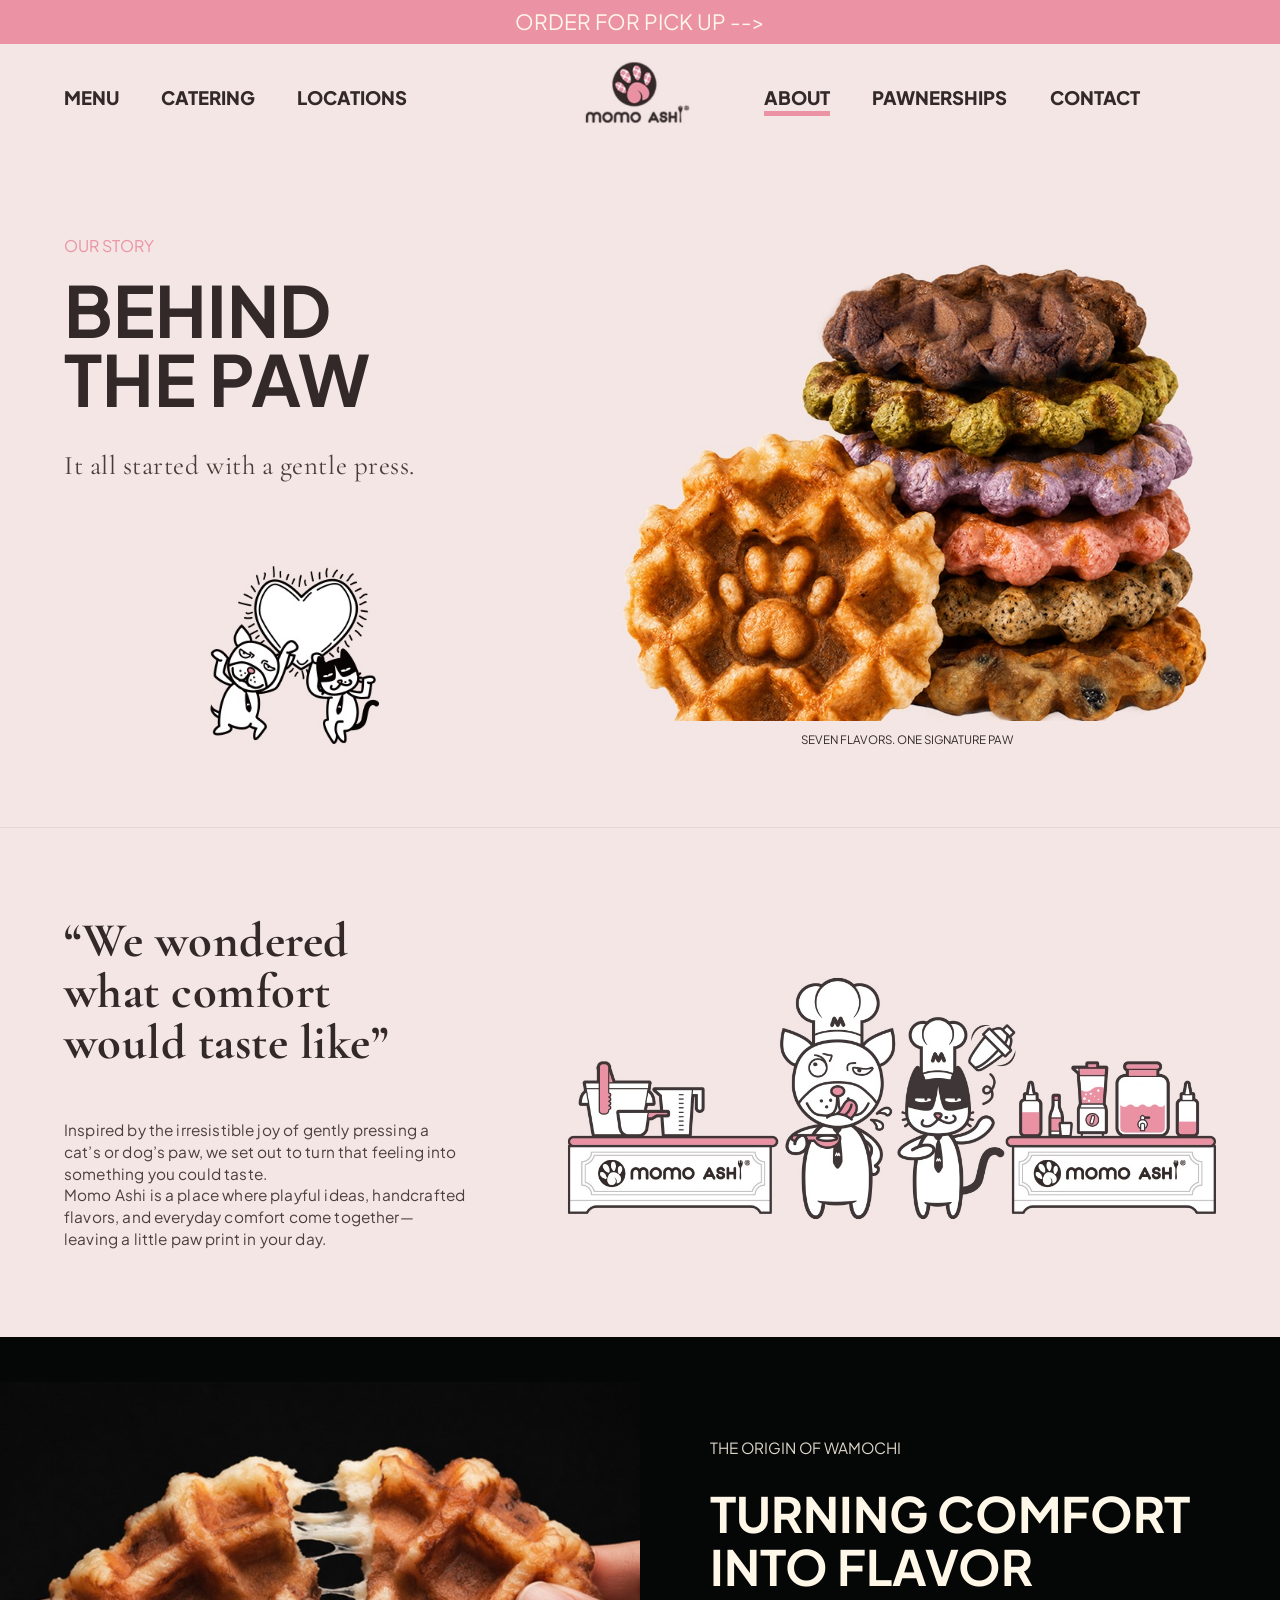
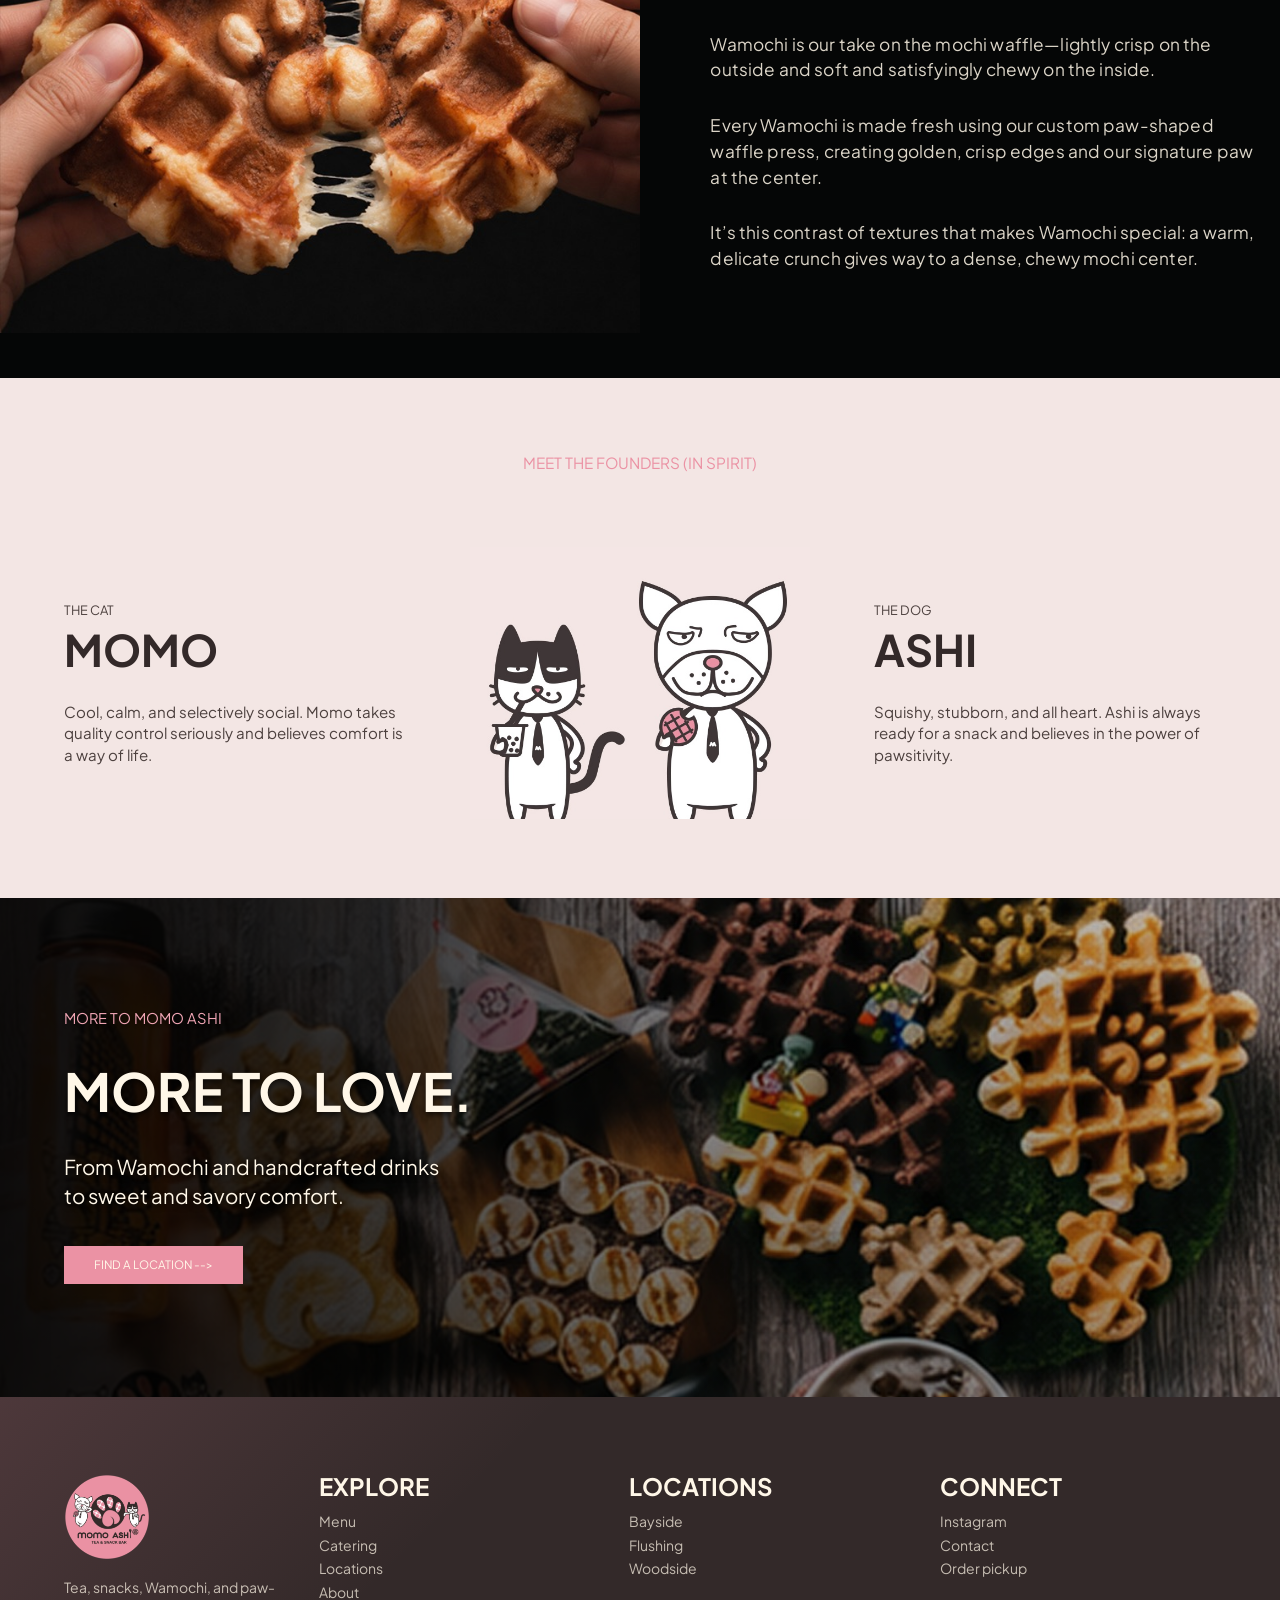
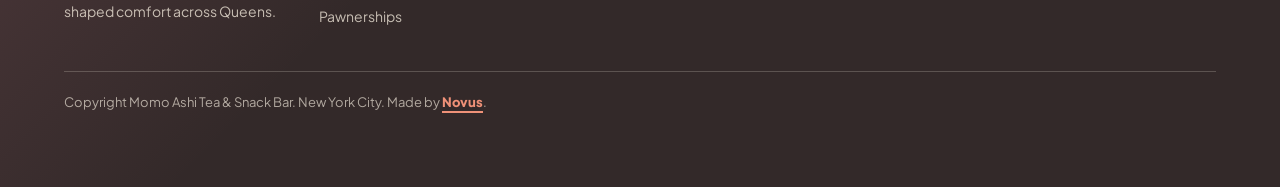
==== commit 8c8efc02: "feat: refine momo pages" ====
--- a/about.html
+++ b/about.html
@@ -622,6 +622,15 @@
       </section>
     </main>
   </div>
+  <footer class="site-footer section-reveal">
+    <div class="footer-grid">
+      <div><img class="footer-logo" src="brand assets/momologo.png" alt="Momo Ashi logo" /><p class="footer-copy">Tea, snacks, Wamochi, and paw-shaped comfort across Queens.</p></div>
+      <div><h2 class="footer-title">Explore</h2><ul class="footer-list"><li><a href="menu.html">Menu</a></li><li><a href="catering.html">Catering</a></li><li><a href="locations.html">Locations</a></li><li><a href="about.html">About</a></li><li><a href="pawnerships.html">Pawnerships</a></li></ul></div>
+      <div><h2 class="footer-title">Locations</h2><p class="footer-copy">Bayside<br />Flushing<br />Woodside</p></div>
+      <div><h2 class="footer-title">Connect</h2><ul class="footer-list"><li><a href="https://www.instagram.com/momoashi/?hl=en" target="_blank" rel="noopener">Instagram</a></li><li><a href="contact.html">Contact</a></li><li><a href="https://order.mealkeyway.com/customer/release/index?mid=6b622f377779775a4f414c337946694a6c757a624f513d3d&convertAllImages=true#/main" target="_blank" rel="noopener">Order pickup</a></li></ul></div>
+    </div>
+    <div class="footer-bottom">Copyright Momo Ashi Tea &amp; Snack Bar. New York City. Made by <a href="https://www.novusnyc.org/" target="_blank" rel="noopener">Novus</a>.</div>
+  </footer>
   <script src="scroll-animations.js"></script>
 </body>
 </html>
--- a/site.css
+++ b/site.css
@@ -124,6 +124,485 @@
   display: none;
 }
 
+.editorial-page {
+  background: var(--misty-blush);
+  color: var(--pearl-black);
+}
+
+.editorial-container {
+  width: min(calc(100% - (var(--site-page-pad) * 2)), var(--site-content-max));
+  margin-inline: auto;
+}
+
+.editorial-hero {
+  width: min(calc(100% - (var(--site-page-pad) * 2)), var(--site-content-max));
+  margin-inline: auto;
+  padding-block: clamp(56px, 6.8vw, 112px) clamp(64px, 7vw, 120px);
+  display: grid;
+  grid-template-columns: minmax(0, .88fr) minmax(0, 1.12fr);
+  gap: clamp(38px, 7vw, 104px);
+  align-items: center;
+}
+
+.editorial-hero-copy {
+  min-width: 0;
+}
+
+.eyebrow,
+.section-number,
+.item-count {
+  margin: 0;
+  color: var(--momo-pink);
+  font-family: var(--display);
+  font-size: clamp(13px, 1.2vw, 18px);
+  line-height: 1;
+  text-transform: uppercase;
+}
+
+.editorial-title,
+.feature-title,
+.campaign-title {
+  margin: clamp(14px, 1.5vw, 22px) 0 0;
+  font-family: var(--display);
+  font-size: clamp(54px, 6.4vw, 108px);
+  line-height: .97;
+  text-transform: uppercase;
+}
+
+.editorial-copy {
+  max-width: 620px;
+  margin: clamp(22px, 2.8vw, 36px) 0 0;
+  color: #5D4A47;
+  font-size: clamp(17px, 1.45vw, 22px);
+  line-height: 1.45;
+}
+
+.editorial-media {
+  position: relative;
+  min-width: 0;
+  margin: 0;
+}
+
+.editorial-media img {
+  width: 100%;
+  height: auto;
+  max-height: clamp(430px, 52vw, 690px);
+  object-fit: cover;
+  object-position: center;
+  border-radius: 7px;
+  box-shadow: var(--shadow);
+}
+
+.editorial-media.is-product img {
+  object-fit: contain;
+  box-shadow: none;
+}
+
+.media-caption {
+  margin: 12px 0 0;
+  font-family: var(--display);
+  font-size: clamp(11px, .9vw, 14px);
+  line-height: 1;
+  text-align: right;
+  text-transform: uppercase;
+}
+
+.text-link-nav {
+  width: min(calc(100% - (var(--site-page-pad) * 2)), var(--site-content-max));
+  margin: 0 auto;
+  padding-block: 18px;
+  display: flex;
+  gap: clamp(18px, 3vw, 42px);
+  border-block: 1px solid var(--soft-line);
+  overflow-x: auto;
+  scrollbar-width: thin;
+}
+
+.text-link-nav a {
+  position: relative;
+  flex: 0 0 auto;
+  color: var(--pearl-black);
+  font-family: var(--display);
+  font-size: clamp(13px, 1.05vw, 16px);
+  line-height: 1;
+  text-decoration: none;
+  text-transform: uppercase;
+}
+
+.text-link-nav a::after {
+  content: "";
+  position: absolute;
+  left: 0;
+  right: 0;
+  bottom: -8px;
+  height: 3px;
+  background: var(--momo-pink);
+  transform: scaleX(0);
+  transform-origin: left;
+  transition: transform 180ms ease;
+}
+
+.text-link-nav a:hover::after,
+.text-link-nav a:focus-visible::after {
+  transform: scaleX(1);
+}
+
+.photo-break {
+  width: 100%;
+  min-height: clamp(300px, 38vw, 540px);
+  display: grid;
+  align-items: end;
+  overflow: hidden;
+  background: var(--pearl-black);
+}
+
+.photo-break::before {
+  content: "";
+  grid-area: 1 / 1;
+  align-self: stretch;
+  z-index: 1;
+  background: linear-gradient(180deg, transparent 48%, rgba(5, 6, 6, .54));
+}
+
+.photo-break img {
+  grid-area: 1 / 1;
+  width: 100%;
+  height: 100%;
+  min-height: inherit;
+  object-fit: cover;
+}
+
+.photo-break .photo-label {
+  grid-area: 1 / 1;
+  z-index: 2;
+  width: min(calc(100% - (var(--site-page-pad) * 2)), var(--site-content-max));
+  margin: 0 auto;
+  padding-bottom: clamp(24px, 4vw, 48px);
+  color: var(--warm-cream);
+  font-family: var(--display);
+  font-size: clamp(30px, 4vw, 74px);
+  line-height: 1;
+  text-transform: uppercase;
+  text-shadow: 0 2px 16px rgba(0, 0, 0, .42);
+}
+
+.menu-shell {
+  padding-block: clamp(44px, 6vw, 92px);
+}
+
+.menu-section {
+  display: grid;
+  grid-template-columns: minmax(180px, .35fr) minmax(0, 1fr);
+  gap: clamp(34px, 6vw, 92px);
+  padding-block: clamp(44px, 5vw, 78px);
+  border-top: 2px solid var(--soft-line);
+}
+
+.menu-section:first-child {
+  border-top: 0;
+  padding-top: 0;
+}
+
+.menu-section-heading {
+  position: sticky;
+  top: 20px;
+  align-self: start;
+}
+
+.menu-section-title {
+  margin: 10px 0 0;
+  font-family: var(--display);
+  font-size: clamp(34px, 4vw, 66px);
+  line-height: .96;
+  text-transform: uppercase;
+}
+
+.menu-items {
+  display: grid;
+  grid-template-columns: repeat(2, minmax(0, 1fr));
+  gap: 0 clamp(34px, 4vw, 58px);
+}
+
+.menu-row {
+  display: grid;
+  grid-template-columns: minmax(0, 1fr) auto;
+  gap: 8px 20px;
+  padding-block: 18px;
+  border-bottom: 1px solid var(--soft-line);
+}
+
+.menu-row h3 {
+  margin: 0;
+  font-size: clamp(16px, 1.15vw, 20px);
+  line-height: 1.22;
+}
+
+.menu-row p {
+  grid-column: 1 / -1;
+  margin: 0;
+  color: #6A5652;
+  font-size: 14px;
+  line-height: 1.45;
+}
+
+.menu-row .price {
+  color: var(--pearl-black);
+  font-weight: 800;
+  white-space: nowrap;
+}
+
+.feature-band {
+  padding-block: clamp(64px, 7vw, 116px);
+}
+
+.feature-band.dark {
+  background: var(--pearl-black);
+  color: var(--warm-cream);
+}
+
+.feature-band.cream {
+  background: var(--warm-cream);
+}
+
+.feature-grid,
+.service-row,
+.contact-split,
+.tote-campaign,
+.location-row {
+  width: min(calc(100% - (var(--site-page-pad) * 2)), var(--site-content-max));
+  margin-inline: auto;
+  display: grid;
+  grid-template-columns: minmax(0, 1fr) minmax(0, 1fr);
+  gap: clamp(36px, 6vw, 86px);
+  align-items: center;
+}
+
+.service-media,
+.campaign-photo,
+.contact-photo {
+  margin: 0;
+}
+
+.feature-grid .heart-art {
+  width: min(100%, 270px);
+  height: auto;
+  justify-self: center;
+  object-fit: contain;
+}
+
+.feature-band.dark .editorial-copy,
+.feature-band.dark .section-copy,
+.feature-band.dark .location-meta,
+.feature-band.dark .service-copy {
+  color: rgba(255, 247, 232, .78);
+}
+
+.service-stack {
+  display: grid;
+  gap: clamp(58px, 8vw, 118px);
+}
+
+.service-row:nth-child(even) .service-media {
+  order: 2;
+}
+
+.service-media img,
+.location-visual img,
+.contact-photo img,
+.campaign-photo img {
+  width: 100%;
+  height: clamp(330px, 38vw, 520px);
+  object-fit: cover;
+  border-radius: 7px;
+  box-shadow: var(--shadow);
+}
+
+.campaign-photo img {
+  object-fit: contain;
+  background: var(--momo-pink);
+}
+
+.contact-photo {
+  margin-top: clamp(28px, 4vw, 52px);
+}
+
+.service-title,
+.location-name {
+  margin: 8px 0 0;
+  font-family: var(--display);
+  font-size: clamp(38px, 4.7vw, 76px);
+  line-height: .96;
+  text-transform: uppercase;
+}
+
+.service-copy,
+.location-meta {
+  margin: 22px 0 0;
+  color: #5D4A47;
+  font-size: clamp(16px, 1.25vw, 20px);
+  line-height: 1.5;
+}
+
+.process-list,
+.fact-strip,
+.contact-location-list {
+  display: grid;
+  grid-template-columns: repeat(4, minmax(0, 1fr));
+  gap: 1px;
+  background: rgba(255, 247, 232, .22);
+}
+
+.process-list,
+.fact-strip {
+  margin-top: clamp(34px, 5vw, 72px);
+}
+
+.process-step,
+.fact-item,
+.contact-location {
+  padding: clamp(24px, 3vw, 38px);
+  background: var(--pearl-black);
+  color: var(--warm-cream);
+}
+
+.process-step span,
+.fact-item span {
+  display: block;
+  color: var(--momo-pink);
+  font-family: var(--display);
+  font-size: clamp(24px, 3vw, 48px);
+  line-height: 1;
+}
+
+.process-step h3,
+.fact-item h3,
+.contact-location h3 {
+  margin: 14px 0 10px;
+  font-family: var(--display);
+  font-size: clamp(18px, 1.6vw, 28px);
+  line-height: 1;
+  text-transform: uppercase;
+}
+
+.process-step p,
+.fact-item p,
+.contact-location p {
+  margin: 0;
+  color: rgba(255, 247, 232, .72);
+  font-size: 14px;
+  line-height: 1.45;
+}
+
+.quote-band {
+  padding-block: clamp(66px, 8vw, 132px);
+  background: var(--momo-pink);
+  color: var(--pearl-black);
+}
+
+.quote-band blockquote {
+  width: min(calc(100% - (var(--site-page-pad) * 2)), 980px);
+  margin: 0 auto;
+  font-family: var(--editorial);
+  font-size: clamp(42px, 5.5vw, 92px);
+  line-height: 1;
+  text-align: center;
+}
+
+.location-list {
+  display: grid;
+  gap: clamp(54px, 7vw, 104px);
+}
+
+.location-row:nth-child(even) .location-visual {
+  order: 2;
+}
+
+.location-map-panel {
+  min-height: clamp(300px, 34vw, 460px);
+  border: 2px solid rgba(51, 41, 41, .22);
+  border-radius: 7px;
+  overflow: hidden;
+  background: var(--warm-cream);
+  box-shadow: var(--shadow);
+}
+
+.location-map-panel iframe,
+.location-map-panel img {
+  width: 100%;
+  height: 100%;
+  min-height: inherit;
+  border: 0;
+  object-fit: cover;
+}
+
+.contact-split {
+  align-items: start;
+}
+
+.contact-location-list {
+  grid-template-columns: repeat(3, minmax(0, 1fr));
+  background: var(--soft-line);
+}
+
+.contact-location {
+  background: var(--warm-cream);
+  color: var(--pearl-black);
+}
+
+.contact-location p {
+  color: #5D4A47;
+}
+
+.contact-form.editorial-form {
+  padding: 0;
+  border: 0;
+  border-radius: 0;
+  background: transparent;
+  box-shadow: none;
+}
+
+.editorial-form .field {
+  gap: 10px;
+}
+
+.editorial-form .field label {
+  color: var(--warm-cream);
+  font-family: var(--display);
+  font-size: 13px;
+  letter-spacing: .08em;
+}
+
+.editorial-form .field input,
+.editorial-form .field select,
+.editorial-form .field textarea {
+  border: 0;
+  border-bottom: 2px solid rgba(255, 247, 232, .42);
+  border-radius: 0;
+  background: transparent;
+  color: var(--warm-cream);
+  padding: 12px 0 14px;
+}
+
+.editorial-form .form-note {
+  color: rgba(255, 247, 232, .7);
+}
+
+.editorial-form .form-success {
+  background: rgba(235, 146, 164, .24);
+  color: var(--warm-cream);
+}
+
+.editorial-form .field select option {
+  color: var(--pearl-black);
+}
+
+.editorial-form .field input:focus,
+.editorial-form .field select:focus,
+.editorial-form .field textarea:focus {
+  outline: 0;
+  border-color: var(--momo-pink);
+}
+
 .page-hero {
   width: min(100%, 1920px);
   margin: 0 auto;
@@ -830,9 +1309,9 @@
 }
 
 .site-footer {
-  width: min(100%, 1920px);
-  margin: 0 auto;
-  padding: clamp(54px, 6vw, 92px) clamp(30px, 8vw, 150px);
+  width: 100%;
+  margin: 0;
+  padding: clamp(54px, 6vw, 92px) 0;
   background:
     linear-gradient(135deg, rgba(235, 146, 164, .14), transparent 34%),
     var(--pearl-black);
@@ -840,6 +1319,8 @@
 }
 
 .footer-grid {
+  width: min(calc(100% - (var(--site-page-pad) * 2)), var(--site-content-max));
+  margin-inline: auto;
   display: grid;
   grid-template-columns: minmax(220px, .8fr) repeat(3, minmax(160px, 1fr));
   gap: 34px;
@@ -882,6 +1363,8 @@
 }
 
 .footer-bottom {
+  width: min(calc(100% - (var(--site-page-pad) * 2)), var(--site-content-max));
+  margin-inline: auto;
   margin-top: 42px;
   padding-top: 22px;
   border-top: 1px solid rgba(255, 247, 232, .2);
@@ -941,7 +1424,13 @@
   }
 
   .page-hero,
-  .split-layout {
+  .split-layout,
+  .editorial-hero,
+  .feature-grid,
+  .service-row,
+  .contact-split,
+  .tote-campaign,
+  .location-row {
     grid-template-columns: 1fr;
   }
 
@@ -952,12 +1441,29 @@
   .origin-grid,
   .founders-grid,
   .contact-layout,
-  .form-row {
+  .form-row,
+  .process-list,
+  .fact-strip,
+  .contact-location-list {
     grid-template-columns: 1fr;
   }
 
-  .menu-list {
+  .menu-list,
+  .menu-items {
     grid-template-columns: 1fr;
+  }
+
+  .menu-section {
+    grid-template-columns: 1fr;
+  }
+
+  .menu-section-heading {
+    position: static;
+  }
+
+  .service-row:nth-child(even) .service-media,
+  .location-row:nth-child(even) .location-visual {
+    order: initial;
   }
 
   .location-feature-card {
@@ -1083,4 +1589,85 @@
 
   .page-title { font-size: clamp(46px, 14vw, 70px); }
   .button { width: 100%; }
-}
+
+  .editorial-hero,
+  .editorial-container,
+  .text-link-nav,
+  .feature-grid,
+  .service-row,
+  .contact-split,
+  .tote-campaign,
+  .location-row,
+  .photo-break .photo-label,
+  .quote-band blockquote,
+  .footer-grid,
+  .footer-bottom {
+    width: calc(100% - (var(--site-page-pad) * 2));
+  }
+
+  .editorial-hero {
+    padding-block: 48px 58px;
+  }
+
+  .editorial-title,
+  .feature-title,
+  .campaign-title {
+    font-size: clamp(44px, 14vw, 62px);
+  }
+
+  .editorial-media img,
+  .service-media img,
+  .location-visual img,
+  .contact-photo img,
+  .campaign-photo img {
+    height: auto;
+    max-height: none;
+    aspect-ratio: 1 / 1.08;
+  }
+
+  .editorial-media.is-product img {
+    aspect-ratio: auto;
+  }
+
+  .photo-break {
+    min-height: 330px;
+  }
+
+  .menu-shell,
+  .feature-band {
+    padding-block: 54px;
+  }
+
+  .menu-section {
+    padding-block: 42px;
+  }
+
+  .menu-row {
+    grid-template-columns: minmax(0, 1fr) auto;
+    gap: 8px 14px;
+  }
+
+  .service-title,
+  .location-name {
+    font-size: clamp(38px, 13vw, 56px);
+  }
+
+  .process-step,
+  .fact-item,
+  .contact-location {
+    padding: 24px 0;
+  }
+
+  .contact-location {
+    background: transparent;
+  }
+
+  .contact-location-list {
+    background: transparent;
+    border-block: 1px solid var(--soft-line);
+  }
+
+  .footer-grid {
+    gap: 28px;
+  }
+}
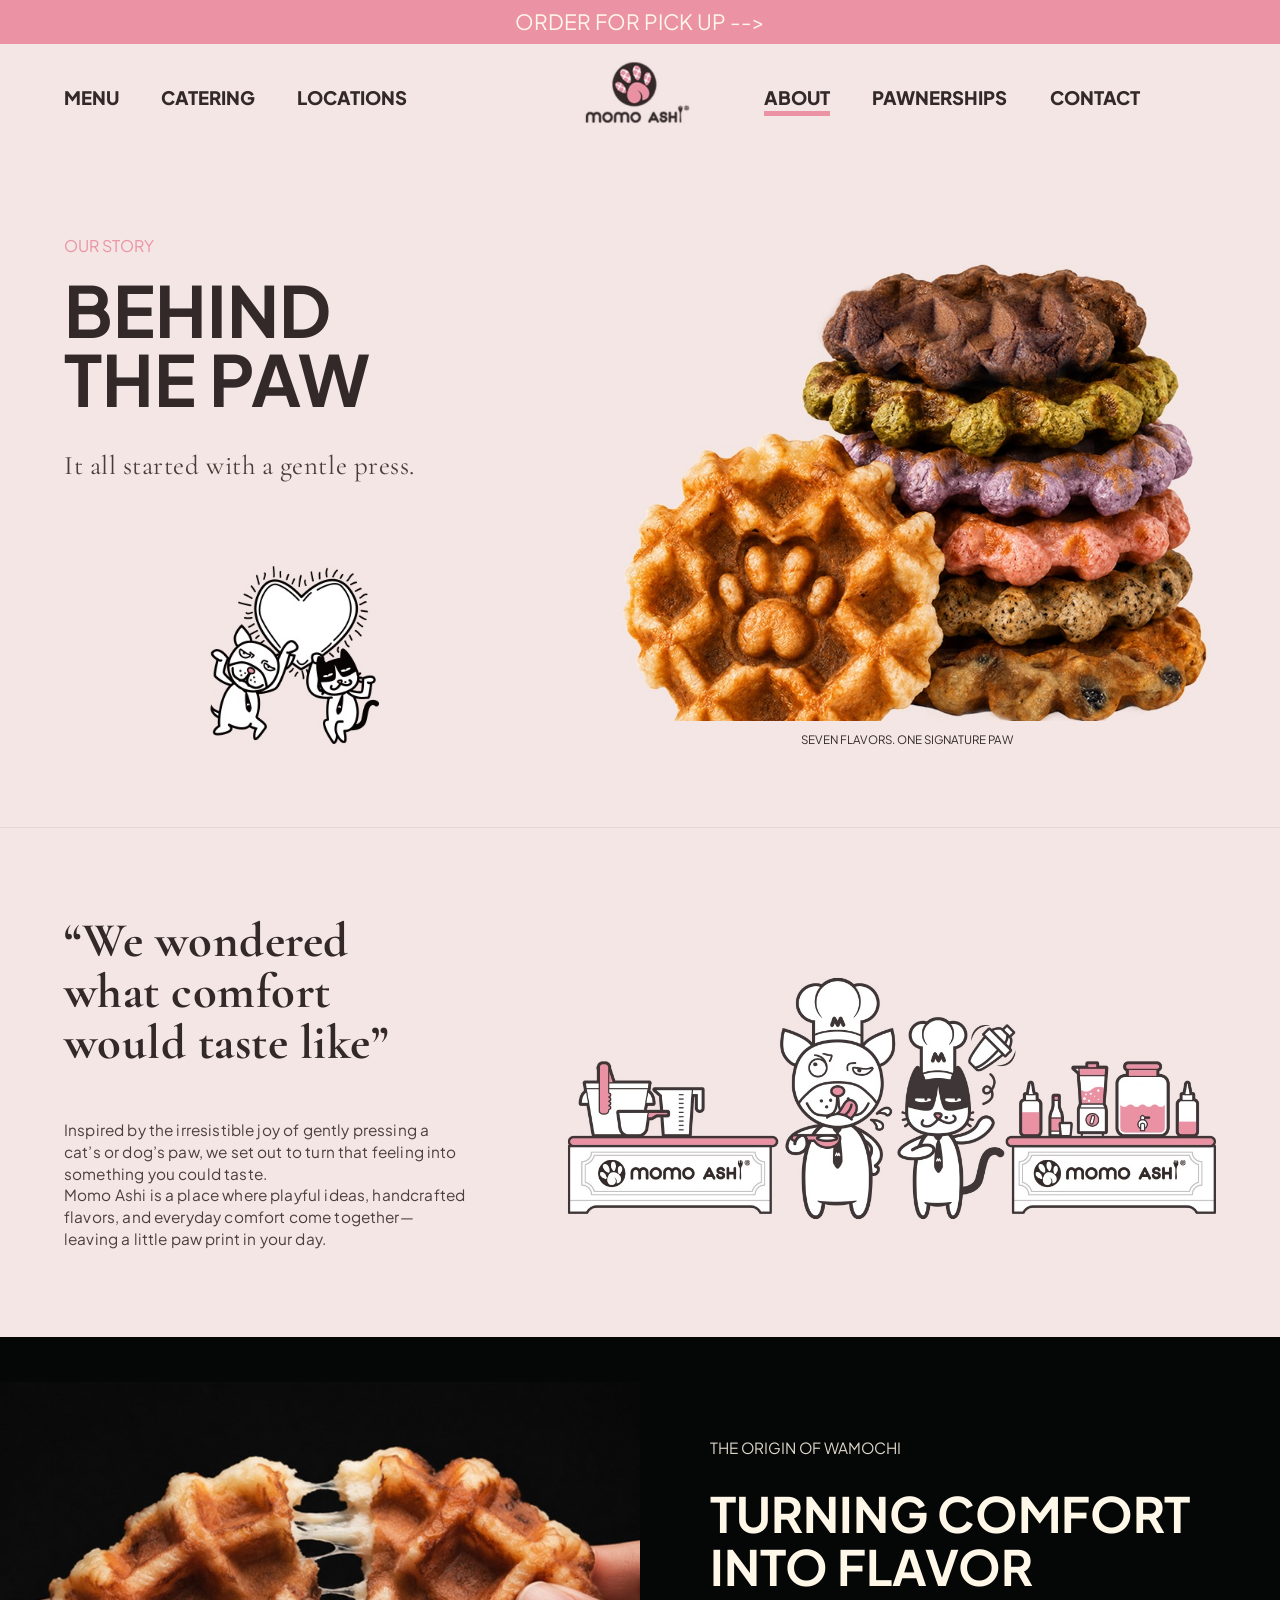
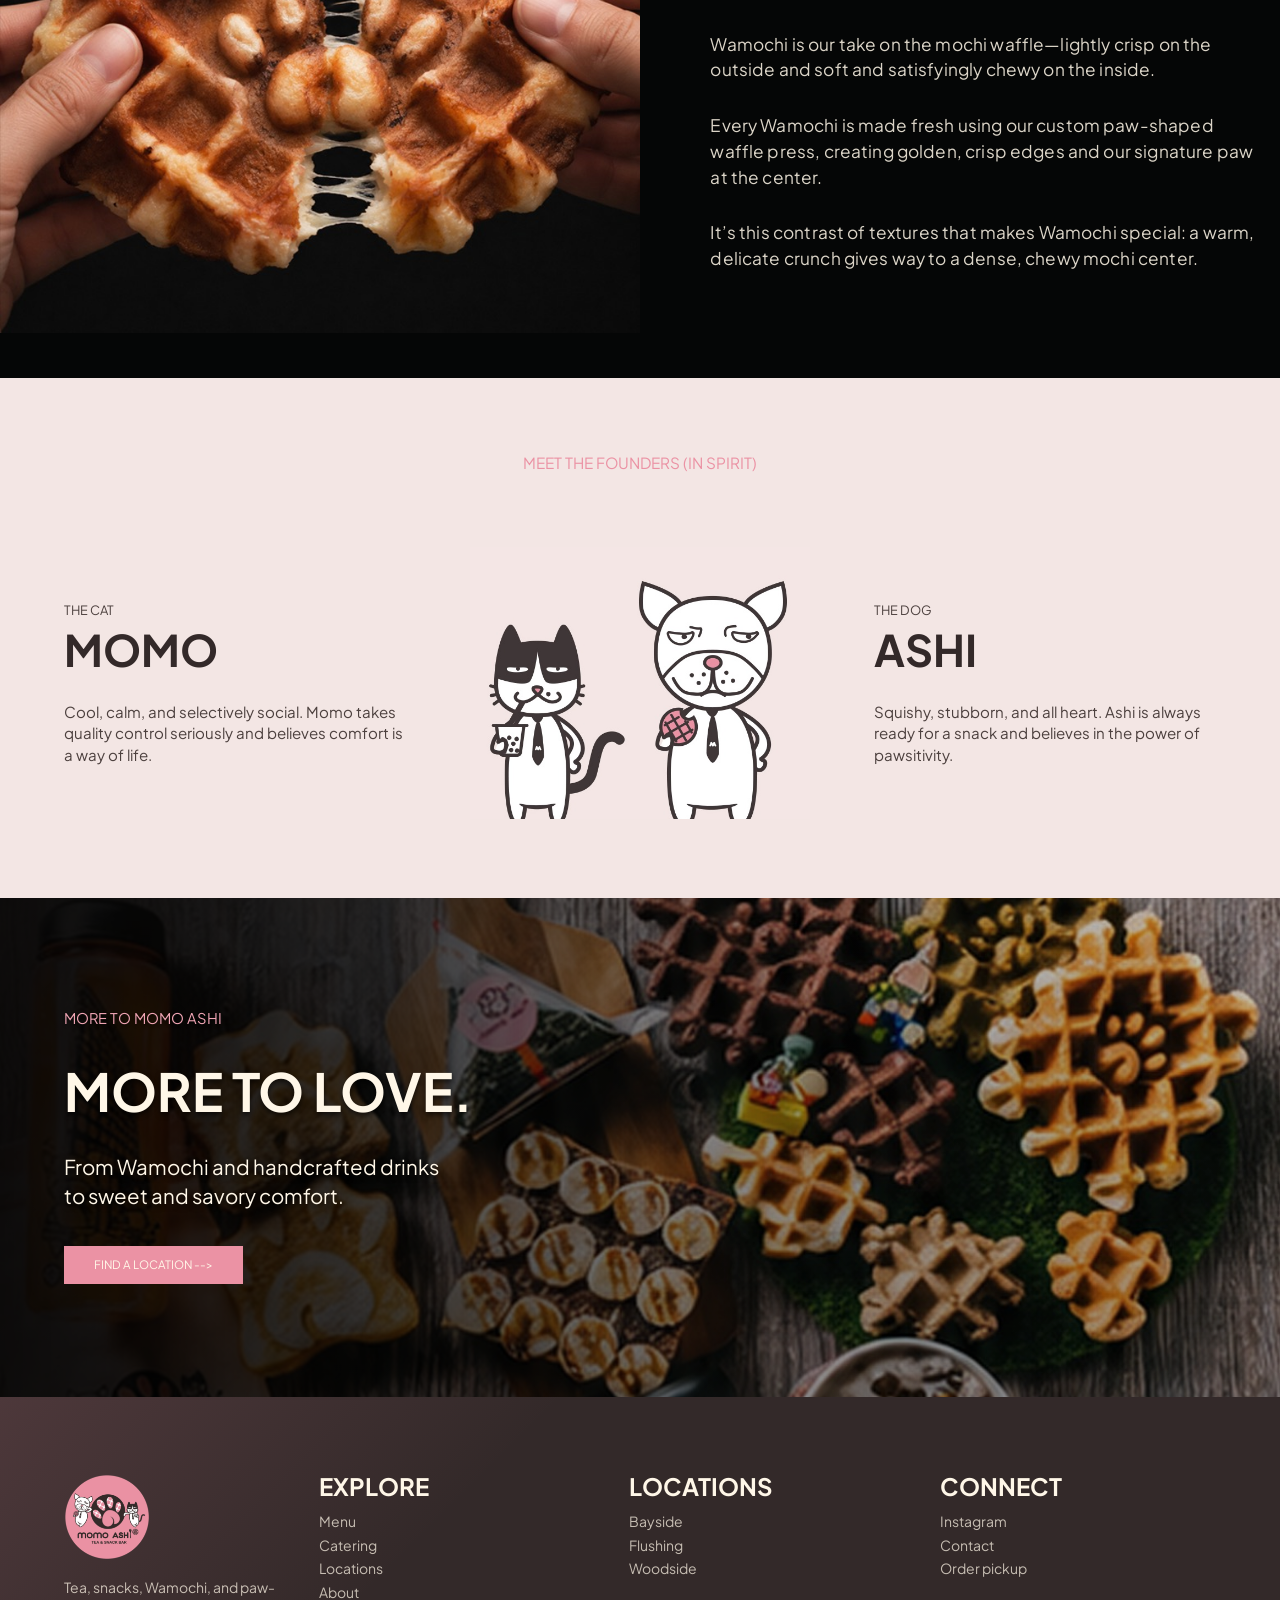
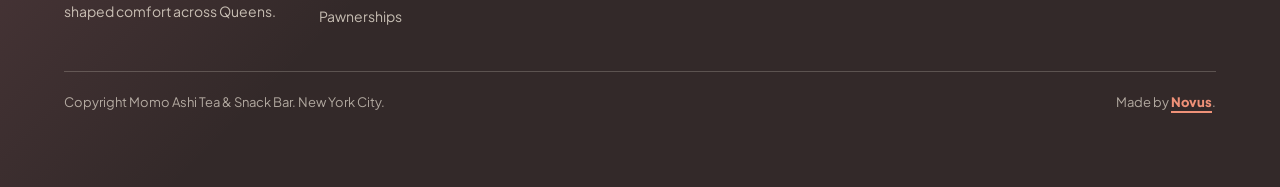
==== commit c1b4f24a: "fix: align footer and location details" ====
--- a/about.html
+++ b/about.html
@@ -629,7 +629,7 @@
       <div><h2 class="footer-title">Locations</h2><p class="footer-copy">Bayside<br />Flushing<br />Woodside</p></div>
       <div><h2 class="footer-title">Connect</h2><ul class="footer-list"><li><a href="https://www.instagram.com/momoashi/?hl=en" target="_blank" rel="noopener">Instagram</a></li><li><a href="contact.html">Contact</a></li><li><a href="https://order.mealkeyway.com/customer/release/index?mid=6b622f377779775a4f414c337946694a6c757a624f513d3d&convertAllImages=true#/main" target="_blank" rel="noopener">Order pickup</a></li></ul></div>
     </div>
-    <div class="footer-bottom">Copyright Momo Ashi Tea &amp; Snack Bar. New York City. Made by <a href="https://www.novusnyc.org/" target="_blank" rel="noopener">Novus</a>.</div>
+    <div class="footer-bottom"><span>Copyright Momo Ashi Tea &amp; Snack Bar. New York City.</span><span class="site-credit">Made by <a href="https://www.novusnyc.org/" target="_blank" rel="noopener">Novus</a>.</span></div>
   </footer>
   <script src="scroll-animations.js"></script>
 </body>
--- a/site.css
+++ b/site.css
@@ -510,7 +510,16 @@
 
 .location-list {
   display: grid;
-  gap: clamp(54px, 7vw, 104px);
+  gap: 0;
+}
+
+.location-row:not(:last-child) {
+  padding-bottom: clamp(54px, 7vw, 104px);
+  border-bottom: 1px solid rgba(255, 247, 232, .24);
+}
+
+.location-row + .location-row {
+  padding-top: clamp(54px, 7vw, 104px);
 }
 
 .location-row:nth-child(even) .location-visual {
@@ -1370,6 +1379,15 @@
   border-top: 1px solid rgba(255, 247, 232, .2);
   color: rgba(255, 247, 232, .62);
   font-size: 13px;
+  display: grid;
+  grid-template-columns: minmax(0, 1fr) auto;
+  gap: 18px;
+  align-items: center;
+}
+
+.site-credit {
+  justify-self: end;
+  text-align: right;
 }
 
 .footer-bottom a {
@@ -1670,4 +1688,8 @@
   .footer-grid {
     gap: 28px;
   }
-}
+
+  .footer-bottom {
+    grid-template-columns: 1fr;
+  }
+}
